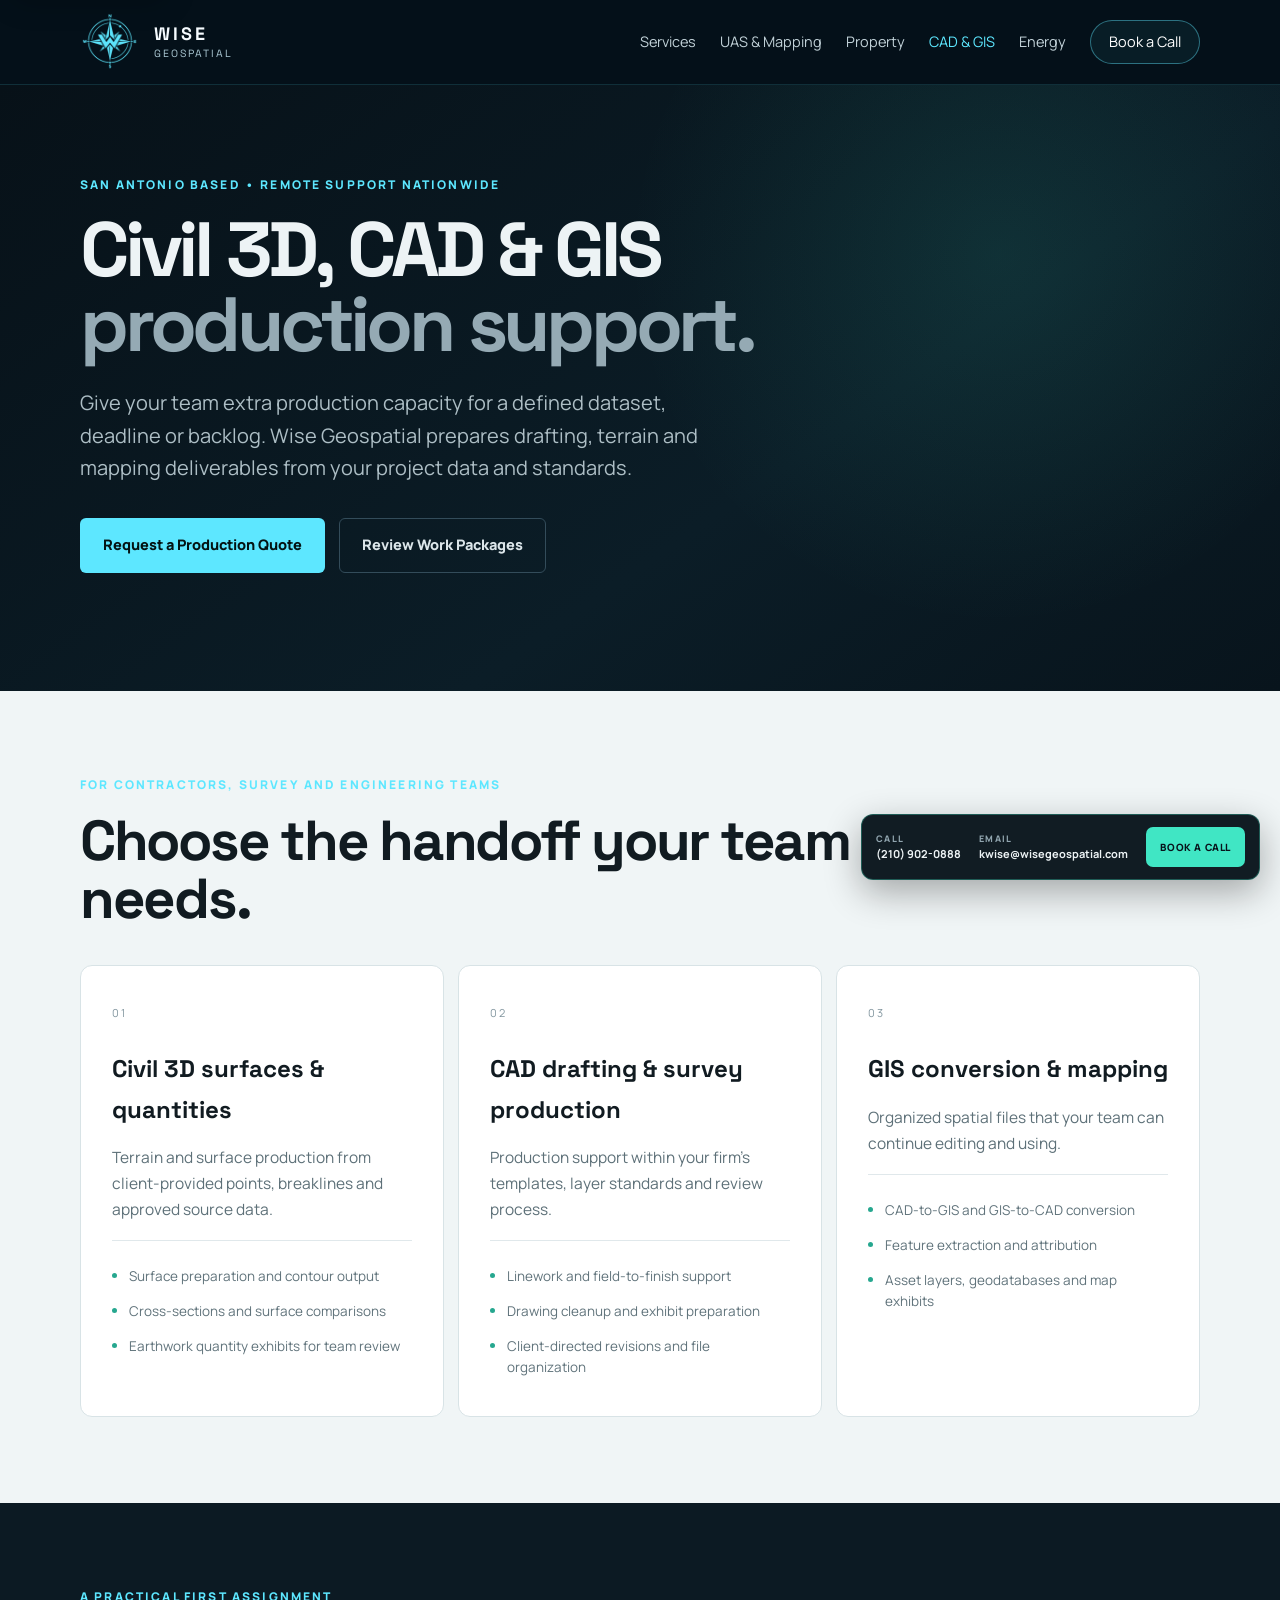
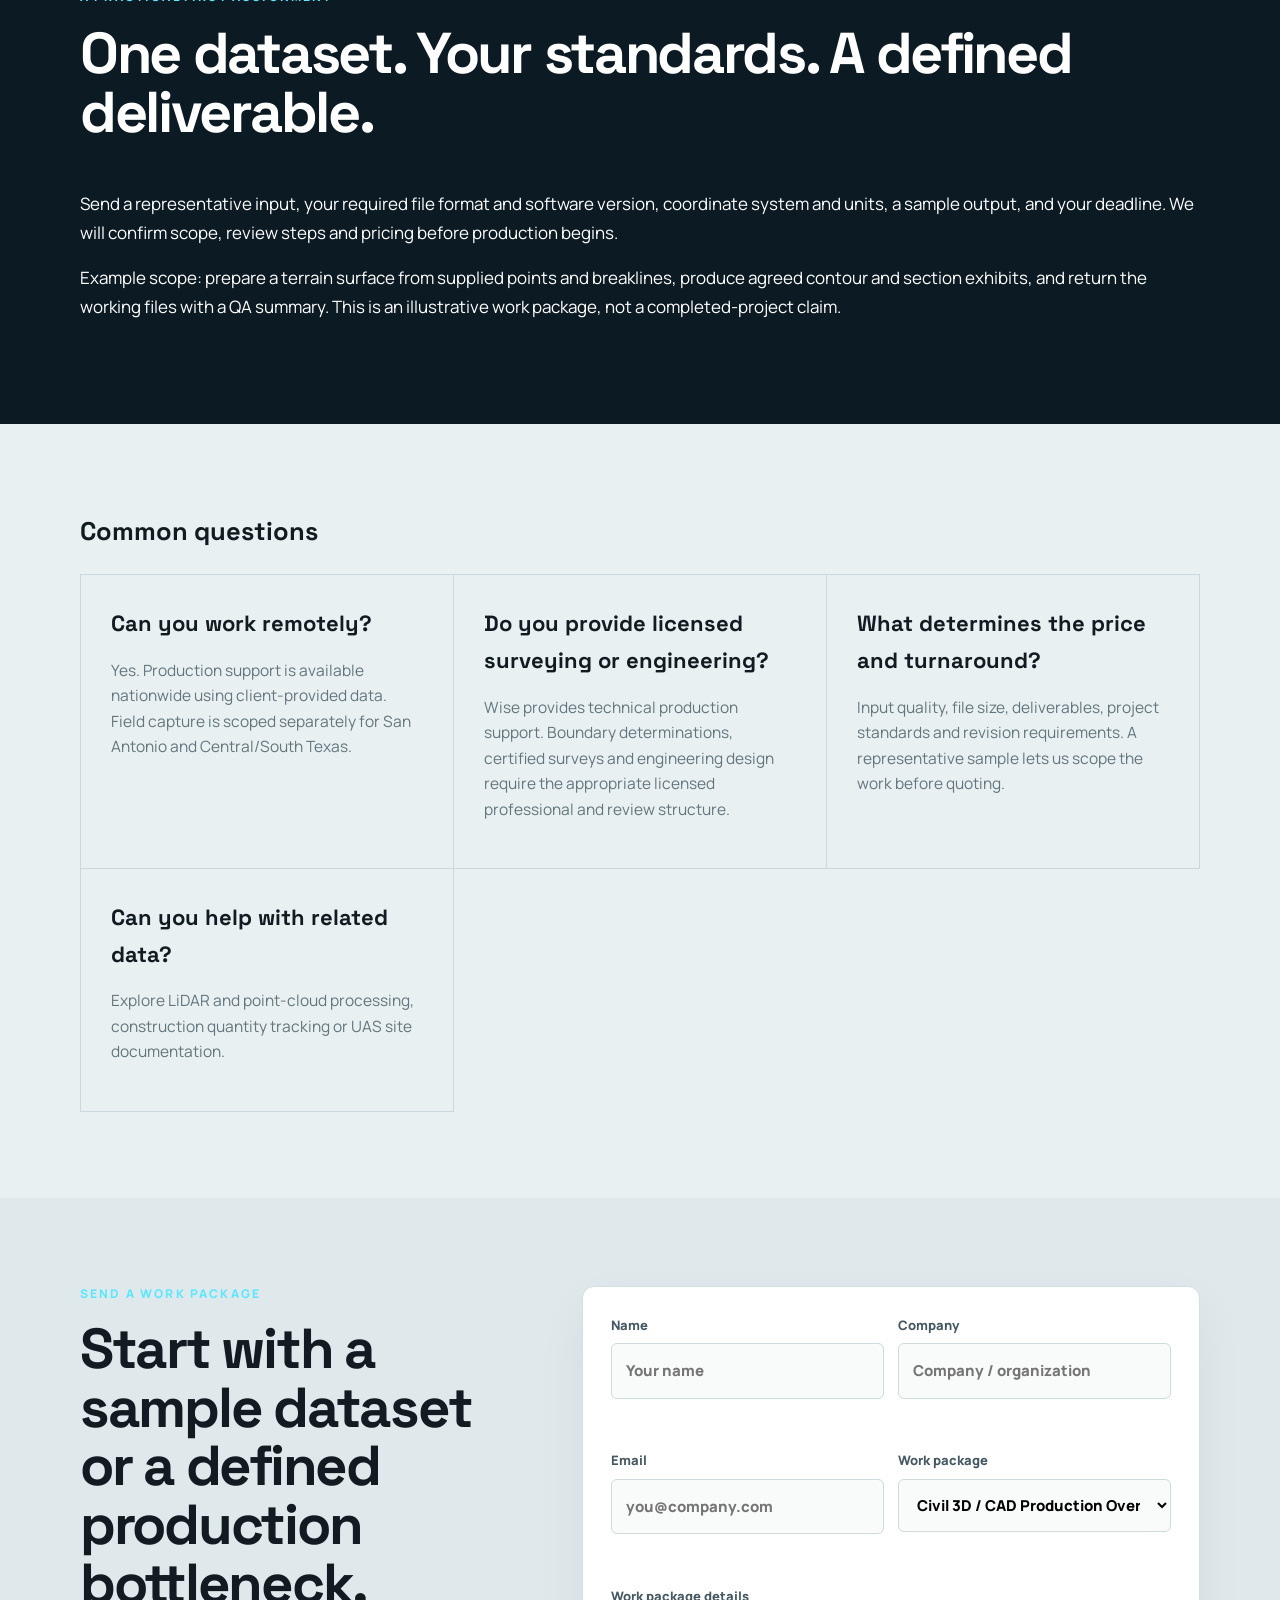
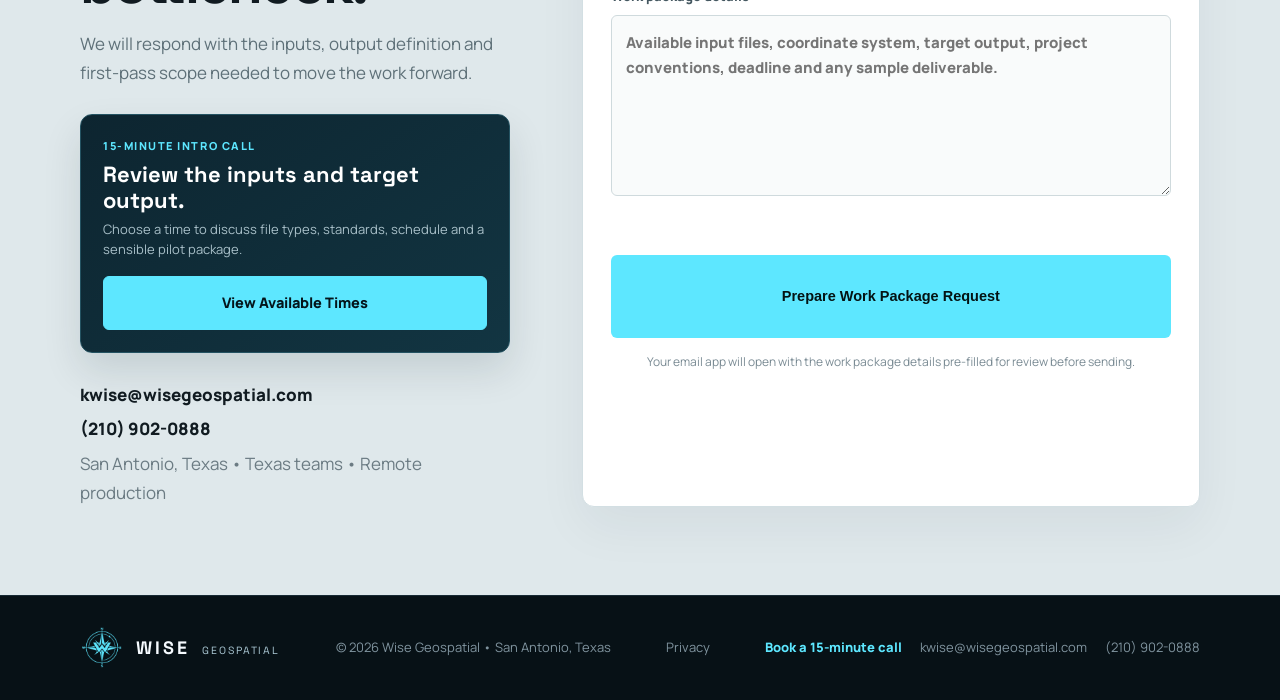
==== cad-gis-production-support.html @ ef53fd0f "Add dedicated CAD and GIS production service page" ====
<!doctype html>
<html lang="en">
<head>
  <meta charset="utf-8" />
  <meta name="viewport" content="width=device-width, initial-scale=1" />
  <meta name="description" content="Remote Civil 3D, CAD drafting, terrain models and GIS production support for contractors and survey teams. Based in San Antonio, serving teams nationwide." />
  <meta name="theme-color" content="#08131b" />
  <meta name="robots" content="index, follow" />
  <link rel="canonical" href="https://wise-geospatial.com/cad-gis-production-support.html" />
  <meta property="og:type" content="website" />
  <meta property="og:site_name" content="Wise Geospatial" />
  <meta property="og:title" content="Civil 3D &amp; CAD/GIS Production Support | Wise Geospatial" />
  <meta property="og:description" content="Remote Civil 3D, CAD drafting, terrain models and GIS production support for contractors and survey teams. Based in San Antonio, serving teams nationwide." />
  <meta property="og:url" content="https://wise-geospatial.com/cad-gis-production-support.html" />
  <meta property="og:image" content="https://wise-geospatial.com/assets/demo-lidar-industrial.webp" />
  <meta name="twitter:card" content="summary_large_image" />
  <meta name="twitter:title" content="Civil 3D &amp; CAD/GIS Production Support | Wise Geospatial" />
  <meta name="twitter:description" content="Remote Civil 3D, CAD drafting, terrain models and GIS production support for contractors and survey teams. Based in San Antonio, serving teams nationwide." />
  <meta name="twitter:image" content="https://wise-geospatial.com/assets/demo-lidar-industrial.webp" />
  <title>Civil 3D &amp; CAD/GIS Production Support | Wise Geospatial</title>
  <link rel="preconnect" href="https://fonts.googleapis.com">
  <link rel="preconnect" href="https://fonts.gstatic.com" crossorigin>
  <link href="https://fonts.googleapis.com/css2?family=Manrope:wght@400;500;600;700;800&family=Space+Grotesk:wght@500;600;700&display=swap" rel="stylesheet">
  <link rel="stylesheet" href="styles.css?v=site-polish-20260930-2" />
  <script async src="https://www.googletagmanager.com/gtag/js?id=G-041DCY5B3D"></script>
  <script>window.dataLayer=window.dataLayer||[];function gtag(){dataLayer.push(arguments);}gtag('js',new Date());gtag('config','G-041DCY5B3D');</script>
</head>
<body class="property-guide-page" data-service-page="cad_gis_production">
<a class="skip-link" href="#main-content">Skip to main content</a>
<header class="site-header" id="top"><div class="container nav-wrap">
  <a class="brand" href="index.html" aria-label="Wise Geospatial home"><span class="brand-mark" aria-hidden="true"><img src="assets/wise-geospatial-compass-orbit-logo.png" alt="" width="46" height="46" /></span><span><strong>WISE</strong><small>GEOSPATIAL</small></span></a>
  <nav class="nav" id="primary-navigation" aria-label="Primary navigation"><a href="index.html#services">Services</a><a href="uas-mapping-and-site-documentation.html">UAS &amp; Mapping</a><a href="property.html">Property</a><a href="#deliverables" class="active">CAD &amp; GIS</a><a href="energy.html">Energy</a><a href="https://calendar.app.google/kaoqQgkgv8akGxPDA" class="nav-cta booking-link" target="_blank" rel="noopener noreferrer">Book a Call</a></nav>
  <button class="menu-btn" type="button" aria-label="Open navigation" aria-controls="primary-navigation" aria-expanded="false"><span aria-hidden="true">☰</span></button>
</div></header>

<main id="main-content">
<section class="property-hero"><div class="container property-hero-copy"><p class="eyebrow">SAN ANTONIO BASED • REMOTE SUPPORT NATIONWIDE</p><h1>Civil 3D, CAD &amp; GIS<br><span>production support.</span></h1><p>Give your team extra production capacity for a defined dataset, deadline or backlog. Wise Geospatial prepares drafting, terrain and mapping deliverables from your project data and standards.</p><div class="hero-actions"><a class="btn primary" href="#quote">Request a Production Quote</a><a class="btn ghost" href="#deliverables">Review Work Packages</a></div></div></section>
<section class="section energy-fit" id="deliverables"><div class="container"><div class="section-head"><p class="eyebrow">FOR CONTRACTORS, SURVEY AND ENGINEERING TEAMS</p><h2>Choose the handoff your team needs.</h2></div><div class="energy-use-grid">
<article><span>01</span><h3>Civil 3D surfaces &amp; quantities</h3><p>Terrain and surface production from client-provided points, breaklines and approved source data.</p><ul><li>Surface preparation and contour output</li><li>Cross-sections and surface comparisons</li><li>Earthwork quantity exhibits for team review</li></ul></article>
<article><span>02</span><h3>CAD drafting &amp; survey production</h3><p>Production support within your firm's templates, layer standards and review process.</p><ul><li>Linework and field-to-finish support</li><li>Drawing cleanup and exhibit preparation</li><li>Client-directed revisions and file organization</li></ul></article>
<article><span>03</span><h3>GIS conversion &amp; mapping</h3><p>Organized spatial files that your team can continue editing and using.</p><ul><li>CAD-to-GIS and GIS-to-CAD conversion</li><li>Feature extraction and attribution</li><li>Asset layers, geodatabases and map exhibits</li></ul></article>
</div></div></section>
<section class="section map-pack"><div class="container"><p class="eyebrow">A PRACTICAL FIRST ASSIGNMENT</p><h2>One dataset. Your standards. A defined deliverable.</h2><p>Send a representative input, your required file format and software version, coordinate system and units, a sample output, and your deadline. We will confirm scope, review steps and pricing before production begins.</p><p>Example scope: prepare a terrain surface from supplied points and breaklines, produce agreed contour and section exhibits, and return the working files with a QA summary. This is an illustrative work package, not a completed-project claim.</p></div></section>
<section class="section energy-applications"><div class="container"><h2>Common questions</h2><div class="assignment-grid">
<article><strong>Can you work remotely?</strong><p>Yes. Production support is available nationwide using client-provided data. Field capture is scoped separately for San Antonio and Central/South Texas.</p></article>
<article><strong>Do you provide licensed surveying or engineering?</strong><p>Wise provides technical production support. Boundary determinations, certified surveys and engineering design require the appropriate licensed professional and review structure.</p></article>
<article><strong>What determines the price and turnaround?</strong><p>Input quality, file size, deliverables, project standards and revision requirements. A representative sample lets us scope the work before quoting.</p></article>
<article><strong>Can you help with related data?</strong><p>Explore <a href="point-cloud-processing.html">LiDAR and point-cloud processing</a>, <a href="construction-quantity-tracking.html">construction quantity tracking</a> or <a href="uas-mapping-and-site-documentation.html">UAS site documentation</a>.</p></article>
</div></div></section>
  <section class="section quote property-quote" id="quote"><div class="container quote-grid"><div><p class="eyebrow">SEND A WORK PACKAGE</p><h2>Start with a sample dataset or a defined production bottleneck.</h2><p>We will respond with the inputs, output definition and first-pass scope needed to move the work forward.</p><div class="booking-card"><span>15-MINUTE INTRO CALL</span><strong>Review the inputs and target output.</strong><small>Choose a time to discuss file types, standards, schedule and a sensible pilot package.</small><a class="btn calendar-btn booking-link" href="https://calendar.app.google/kaoqQgkgv8akGxPDA" target="_blank" rel="noopener noreferrer">View Available Times</a></div><div class="contact-block"><a href="mailto:kwise@wisegeospatial.com">kwise@wisegeospatial.com</a><a href="tel:+12109020888">(210) 902-0888</a><span>San Antonio, Texas • Texas teams • Remote production</span></div></div><form id="quoteForm" aria-describedby="form-help"><label>Name<input name="name" autocomplete="name" required placeholder="Your name"></label><label>Company<input name="company" autocomplete="organization" placeholder="Company / organization"></label><label>Email<input name="email" type="email" autocomplete="email" required placeholder="you@company.com"></label><label>Work package<select name="type" required><option>Civil 3D / CAD Production Overflow</option><option>Terrain / Surface / Contour Support</option><option>Photogrammetry / Orthomosaic Processing</option><option>GIS / CAD Production Support</option><option>Data Conversion / QA/QC</option><option>Other / Review a Sample</option></select></label><label class="full">Work package details<textarea name="details" required rows="6" placeholder="Available input files, coordinate system, target output, project conventions, deadline and any sample deliverable."></textarea></label><button class="btn primary full" type="submit">Prepare Work Package Request</button><p class="form-note full" id="form-help">Your email app will open with the work package details pre-filled for review before sending.</p><p class="form-status full" role="status" aria-live="polite"></p><noscript><p class="form-note full">JavaScript is unavailable. Email the work package details directly to kwise@wisegeospatial.com.</p></noscript></form></div></section>
</main>

<footer><div class="container footer-wrap"><a class="brand footer-brand" href="index.html" aria-label="Wise Geospatial home"><strong>WISE</strong><small>GEOSPATIAL</small></a><div>© <span id="year"></span> Wise Geospatial • San Antonio, Texas</div><div><a href="privacy.html">Privacy</a></div><div class="footer-contact"><a class="booking-link" href="https://calendar.app.google/kaoqQgkgv8akGxPDA" target="_blank" rel="noopener noreferrer">Book a 15-minute call</a><a href="mailto:kwise@wisegeospatial.com">kwise@wisegeospatial.com</a><a href="tel:+12109020888">(210) 902-0888</a></div></div></footer>
<script type="application/ld+json">{"@context": "https://schema.org", "@type": "Service", "name": "Civil 3D and CAD/GIS Production Support", "url": "https://wise-geospatial.com/cad-gis-production-support.html", "provider": {"@type": "Organization", "name": "Wise Geospatial", "url": "https://wise-geospatial.com/"}, "areaServed": "United States"}</script>
<script src="script.js?v=sticky-contact-20260930"></script>
</body>
</html>
---- styles.css ----
:root{--ink:#08131b;--ink2:#0d1c26;--panel:#102531;--line:#223844;--text:#edf3f5;--muted:#91a5af;--aqua:#40e6c4;--blue:#6eb7ff;--paper:#f3f7f8;--dark:#111b21;--soft:#e8eef1}*{box-sizing:border-box}html{scroll-behavior:smooth}body{margin:0;font-family:Manrope,system-ui,sans-serif;background:var(--ink);color:var(--text);line-height:1.6}a{color:inherit;text-decoration:none}.container{width:min(1180px,calc(100% - 42px));margin:auto}.site-header{position:sticky;top:0;z-index:20;background:rgba(8,19,27,.9);backdrop-filter:blur(16px);border-bottom:1px solid rgba(255,255,255,.06)}.nav-wrap{height:78px;display:flex;align-items:center;justify-content:space-between}.brand{display:flex;align-items:center;gap:12px;line-height:.9}.brand-mark{width:42px;height:42px;display:block}.brand-mark svg{width:100%;height:100%;fill:none;stroke:var(--aqua);stroke-width:2}.brand strong,.brand small{display:block;font-family:"Space Grotesk";letter-spacing:.14em}.brand strong{font-size:16px}.brand small{font-size:9px;color:#9cafba;margin-top:7px}.nav{display:flex;align-items:center;gap:28px;font-size:13px;color:#b8c6cd}.nav a:hover{color:#fff}.nav-cta{border:1px solid #38515f;border-radius:999px;padding:10px 16px;color:#fff!important}.menu-btn{display:none;background:none;border:0;color:#fff;font-size:25px}.hero{position:relative;overflow:hidden;padding:100px 0 84px;min-height:740px;display:flex;align-items:center;background:radial-gradient(circle at 79% 30%,rgba(64,230,196,.08),transparent 31%),linear-gradient(145deg,#071118,#0c1c26 62%,#0b1720)}.hero-grid{position:absolute;inset:0;background-image:linear-gradient(rgba(255,255,255,.024) 1px,transparent 1px),linear-gradient(90deg,rgba(255,255,255,.024) 1px,transparent 1px);background-size:42px 42px;mask-image:linear-gradient(to bottom,#000 66%,transparent)}.hero-content{position:relative;display:grid;grid-template-columns:1.05fr .95fr;gap:74px;align-items:center}.eyebrow{font-size:10.5px;font-weight:800;letter-spacing:.18em;color:var(--aqua);margin:0 0 18px}h1,h2,h3{font-family:"Space Grotesk",sans-serif;margin-top:0}h1{font-size:clamp(54px,6.4vw,88px);line-height:.98;letter-spacing:-.055em;margin-bottom:25px}h1 span{color:#96aab4}.hero-copy{font-size:18px;color:#b2c0c7;max-width:670px}.hero-actions{display:flex;gap:14px;margin:34px 0}.btn{display:inline-flex;justify-content:center;align-items:center;padding:13px 21px;border-radius:6px;font-size:13px;font-weight:800;border:1px solid transparent;cursor:pointer}.primary{background:var(--aqua);color:#041313}.ghost{border-color:#334c5a;color:#dce6ea}.credential-row{display:flex;gap:18px;flex-wrap:wrap;color:#7f96a1;font-size:10.5px;text-transform:uppercase;letter-spacing:.08em}.hero-visual{position:relative;min-height:460px;border:1px solid rgba(255,255,255,.09);border-radius:18px;background:linear-gradient(160deg,rgba(255,255,255,.055),rgba(255,255,255,.012));box-shadow:0 35px 100px rgba(0,0,0,.3);overflow:hidden}.hero-visual:after{content:"";position:absolute;inset:0;background:repeating-linear-gradient(0deg,transparent,transparent 7px,rgba(64,230,196,.026) 8px);pointer-events:none}.visual-toolbar{position:absolute;z-index:3;left:22px;right:22px;top:18px;display:flex;justify-content:space-between;color:#6f8a97;font-size:9px;letter-spacing:.15em}.live-dot{color:#79b6aa}.live-dot:before{content:"";width:6px;height:6px;background:var(--aqua);border-radius:50%;display:inline-block;margin-right:7px;box-shadow:0 0 12px rgba(64,230,196,.6)}.terrain{position:absolute;inset:52px 18px 62px;width:calc(100% - 36px);height:calc(100% - 114px)}.visual-readout{position:absolute;left:22px;right:22px;bottom:18px;display:grid;grid-template-columns:1fr 1fr;gap:20px;z-index:4}.visual-readout div{border-top:1px solid #29414d;padding-top:10px}.visual-readout small,.visual-readout strong{display:block}.visual-readout small{font-size:8px;letter-spacing:.16em;color:#617d89}.visual-readout strong{font-size:9px;letter-spacing:.08em;color:#a6bac3;margin-top:3px}.trust-strip{border-top:1px solid #18303d;border-bottom:1px solid #18303d;background:#091820}.trust-grid{display:grid;grid-template-columns:repeat(4,1fr)}.trust-grid>div{padding:25px 24px;border-right:1px solid #18303d}.trust-grid>div:last-child{border:0}.trust-grid strong{display:block;font-family:"Space Grotesk";font-size:15px;letter-spacing:.05em}.trust-grid span{font-size:11.5px;color:#78909c}.section{padding:112px 0;background:var(--paper);color:var(--dark)}.section-head{max-width:800px;margin-bottom:50px}.section-head.split{max-width:none;display:grid;grid-template-columns:1.15fr .85fr;gap:80px;align-items:end}.section-head h2,.about h2,.quote h2,.workflow h2{font-size:clamp(36px,4.4vw,60px);line-height:1.04;letter-spacing:-.04em;margin-bottom:0}.section-head>p:last-child,.section-head.split>p{color:#5c6e77;font-size:16px;margin:0}.feature-grid{display:grid;grid-template-columns:repeat(2,1fr);gap:12px}.feature{display:grid;grid-template-columns:42px 1fr;gap:14px;padding:28px;background:#fff;border:1px solid #dbe4e8;border-radius:12px;min-height:210px}.feature-primary{grid-column:1/-1;grid-template-columns:54px 1fr;background:linear-gradient(135deg,#0e202a,#102f38);color:#fff;border-color:#1d414b;min-height:260px}.feature .num{font-size:10px;color:#768b95;letter-spacing:.15em}.feature-primary .num{color:#67a99b}.feature h3{font-size:22px;margin:2px 0 10px}.feature-primary h3{font-size:30px}.feature p{font-size:14px;color:#64757d;margin-bottom:0}.feature-primary p{color:#9fb4bd;max-width:840px}.tag{font-size:9px!important;letter-spacing:.16em;color:var(--aqua)!important;font-weight:800}.chips{display:flex;flex-wrap:wrap;gap:8px;margin-top:22px}.chips span{font-size:9px;letter-spacing:.09em;border:1px solid #2d5660;color:#a7c4c5;border-radius:999px;padding:6px 9px}.section.dark{background:#0c1a23;color:#fff}.dark .section-head h2{max-width:900px}.industry-grid{display:grid;grid-template-columns:repeat(3,1fr);border-top:1px solid #263d49;border-left:1px solid #263d49}.industry-grid article{padding:32px;border-right:1px solid #263d49;border-bottom:1px solid #263d49;min-height:245px}.industry-grid article>span{font-size:9px;color:#5f7d89;letter-spacing:.15em}.industry-grid h3{font-size:21px;margin:26px 0 10px}.industry-grid p{color:#8fa4af;font-size:13.5px}.industry-grid small{display:block;margin-top:22px;color:#5f818e;letter-spacing:.11em;font-size:8.5px}.workflow{background:#e7edef}.workflow-grid{display:grid;grid-template-columns:.9fr 1.1fr;gap:90px}.muted-copy{color:#5e7078;font-size:16px}.steps{border-top:1px solid #b9c8cf}.steps>div{display:grid;grid-template-columns:50px 1fr;gap:18px;padding:26px 0;border-bottom:1px solid #c5d1d6}.steps>div>span{font-size:10px;color:#70858f;letter-spacing:.14em}.steps strong{font-family:"Space Grotesk";font-size:20px}.steps p{margin:4px 0 0;color:#65767f;font-size:13.5px}.about-grid{display:grid;grid-template-columns:.9fr 1.1fr;gap:90px}.about-grid>div:last-child{font-size:16px;color:#53656e}.cred-box{display:grid;grid-template-columns:repeat(3,1fr);gap:10px;margin:28px 0}.cred-box>div{padding:17px;background:#e8eef1;border:1px solid #d5e0e4;border-radius:8px}.cred-box strong,.cred-box span{display:block}.cred-box strong{font-family:"Space Grotesk";color:#18313d}.cred-box span{font-size:10px;color:#71828a;margin-top:4px}.note{margin-top:24px;padding:18px;border-left:3px solid #173f52;background:#e9eff2;font-size:11px;color:#60727b}.quote{background:#dfe8eb}.quote-grid{display:grid;grid-template-columns:.82fr 1.18fr;gap:72px}.quote-grid>div>p:not(.eyebrow){color:#5e7078}.contact-block{display:flex;flex-direction:column;gap:6px;margin-top:28px}.contact-block a{font-weight:800}.contact-block span{color:#6b7b83}form{display:grid;grid-template-columns:1fr 1fr;gap:14px;background:#fff;padding:28px;border:1px solid #d3dfe3;border-radius:12px;box-shadow:0 20px 50px rgba(17,36,47,.055)}label{font-size:11px;font-weight:800;color:#455861}input,select,textarea{width:100%;margin-top:7px;border:1px solid #cfdadd;background:#f9fbfb;padding:13px;border-radius:6px;font:inherit;font-size:13px}textarea{resize:vertical}.full{grid-column:1/-1}.form-note{margin:0;text-align:center;color:#7a8b94;font-size:10px}footer{padding:30px 0;background:#071116;color:#80949f;border-top:1px solid #172a34;font-size:11px}.footer-wrap{display:flex;align-items:center;justify-content:space-between;gap:20px}.footer-brand{display:block}.footer-brand strong,.footer-brand small{display:block}@media(max-width:900px){.nav{display:none;position:absolute;top:78px;left:0;right:0;background:#0b1922;padding:24px;flex-direction:column;align-items:flex-start}.nav.open{display:flex}.menu-btn{display:block}.hero{padding-top:68px}.hero-content,.section-head.split,.workflow-grid,.about-grid,.quote-grid{grid-template-columns:1fr}.hero-content{gap:45px}.hero-visual{min-height:360px}.trust-grid,.industry-grid{grid-template-columns:1fr 1fr}.workflow-grid,.about-grid,.quote-grid,.section-head.split{gap:36px}.feature-grid{grid-template-columns:1fr}.feature-primary{grid-column:auto}.cred-box{grid-template-columns:1fr 1fr}.footer-wrap{flex-direction:column;align-items:flex-start}}@media(max-width:560px){.container{width:min(100% - 28px,1180px)}.hero{min-height:auto;padding-bottom:55px}.hero-visual{min-height:300px}.trust-grid,.industry-grid{grid-template-columns:1fr}.hero-actions{flex-direction:column}.credential-row{gap:10px}.section{padding:76px 0}.feature{grid-template-columns:34px 1fr;padding:22px}.feature-primary h3{font-size:25px}.cred-box{grid-template-columns:1fr}.quote-grid{gap:28px}form{grid-template-columns:1fr;padding:20px}.visual-readout{grid-template-columns:1fr}.visual-readout div:last-child{display:none}.footer-wrap{gap:8px}}
.applications{background:#eef3f4}.project-grid{display:grid;grid-template-columns:1fr 1fr;gap:16px}.project-card{background:#fff;border:1px solid #d6e1e5;border-radius:14px;overflow:hidden;box-shadow:0 18px 45px rgba(15,40,51,.055)}.project-wide{grid-column:1/-1;display:grid;grid-template-columns:1.22fr .78fr}.project-reverse{grid-template-columns:.78fr 1.22fr}.project-reverse .project-image{order:2}.project-image{position:relative;min-height:310px;background:#0a1820;overflow:hidden}.project-wide .project-image{min-height:430px}.project-image img{width:100%;height:100%;position:absolute;inset:0;object-fit:cover;transition:transform .5s ease}.project-card:hover .project-image img{transform:scale(1.018)}.project-image:after{content:"";position:absolute;inset:0;background:linear-gradient(to top,rgba(5,15,20,.56),transparent 42%);pointer-events:none}.project-image span{position:absolute;z-index:2;left:18px;bottom:16px;padding:7px 9px;border:1px solid rgba(255,255,255,.28);background:rgba(7,20,27,.7);backdrop-filter:blur(8px);color:#d8e5e9;font-size:8px;font-weight:800;letter-spacing:.14em}.project-copy{padding:31px}.project-wide .project-copy{padding:42px;display:flex;flex-direction:column;justify-content:center}.project-type{color:#167d70!important;font-size:9px!important;font-weight:800;letter-spacing:.16em;margin:0 0 10px!important}.project-copy h3{font-size:27px;line-height:1.12;margin:0 0 13px}.project-copy>p:not(.project-type){font-size:13.5px;color:#60727a;margin:0 0 22px}.project-copy dl{margin:0;border-top:1px solid #e0e8eb}.project-copy dl>div{padding:14px 0;border-bottom:1px solid #e0e8eb}.project-copy dt{font-size:8px;font-weight:800;letter-spacing:.13em;text-transform:uppercase;color:#81929a}.project-copy dd{margin:4px 0 0;font-size:11.5px;line-height:1.55;color:#4f646d}.demo-note{margin-top:18px;padding:17px 20px;border:1px solid #d5e1e4;background:#f8fbfb;color:#667880;font-size:11px}.demo-note strong{color:#17343e;margin-right:5px}@media(max-width:900px){.project-wide,.project-reverse{grid-template-columns:1fr}.project-reverse .project-image{order:0}.project-wide .project-image{min-height:360px}.project-grid{grid-template-columns:1fr}.project-card,.project-wide{grid-column:auto}}@media(max-width:560px){.project-image,.project-wide .project-image{min-height:260px}.project-copy,.project-wide .project-copy{padding:24px}.project-copy h3{font-size:23px}}

.hero-visual-photo{background:#07131a}.hero-data-image{position:absolute;inset:0;width:100%;height:100%;object-fit:cover;object-position:center;filter:saturate(.83) contrast(1.04);transform:scale(1.015)}.hero-image-scrim{position:absolute;inset:0;background:linear-gradient(180deg,rgba(5,15,21,.48) 0%,rgba(5,15,21,.02) 28%,rgba(5,15,21,.12) 58%,rgba(5,15,21,.88) 100%),linear-gradient(90deg,rgba(5,15,21,.24),transparent 52%)}.hero-data-caption{position:absolute;z-index:4;left:22px;right:22px;bottom:78px;max-width:410px}.hero-data-caption span,.hero-data-caption strong{display:block}.hero-data-caption span{font-size:8px;font-weight:800;letter-spacing:.16em;color:var(--aqua);margin-bottom:7px}.hero-data-caption strong{font-family:"Space Grotesk";font-size:19px;line-height:1.2;color:#fff;text-shadow:0 2px 16px rgba(0,0,0,.5)}@media(max-width:560px){.hero-data-caption{bottom:69px}.hero-data-caption strong{font-size:16px}}

.industry-link{display:inline-block;margin-top:14px;color:var(--aqua);font-size:10px;font-weight:800;letter-spacing:.07em}.nav .active{color:var(--aqua)}
.energy-hero{position:relative;overflow:hidden;padding:94px 0 88px;background:radial-gradient(circle at 72% 22%,rgba(64,230,196,.11),transparent 32%),linear-gradient(145deg,#071118,#0b1d27 62%,#08141c)}.energy-grid-overlay{position:absolute;inset:0;background-image:linear-gradient(rgba(255,255,255,.022) 1px,transparent 1px),linear-gradient(90deg,rgba(255,255,255,.022) 1px,transparent 1px);background-size:44px 44px;mask-image:linear-gradient(to bottom,#000 70%,transparent)}.energy-hero-grid{position:relative;display:grid;grid-template-columns:.9fr 1.1fr;gap:70px;align-items:center}.energy-hero-copy h1{font-size:clamp(48px,5.7vw,78px);max-width:780px}.energy-hero-copy>p:not(.eyebrow){font-size:18px;color:#adbec5;max-width:650px}.energy-proof{display:flex;flex-wrap:wrap;gap:9px;margin-top:31px}.energy-proof span{padding:7px 10px;border:1px solid #284652;border-radius:999px;color:#8fa7b1;font-size:9px;font-weight:700;letter-spacing:.08em;text-transform:uppercase}.energy-hero-image{position:relative;min-height:500px;border:1px solid rgba(255,255,255,.12);border-radius:16px;overflow:hidden;box-shadow:0 36px 90px rgba(0,0,0,.35);background:#07131a}.energy-hero-image img{position:absolute;inset:0;width:100%;height:100%;object-fit:cover;filter:saturate(.72) contrast(1.05)}.energy-hero-image:after{content:"";position:absolute;inset:0;background:linear-gradient(to top,rgba(4,14,19,.91),transparent 58%)}.energy-image-label{position:absolute;z-index:2;left:25px;right:25px;bottom:24px}.energy-image-label span,.energy-image-label strong,.energy-image-label small{display:block}.energy-image-label span{color:var(--aqua);font-size:8px;font-weight:800;letter-spacing:.17em}.energy-image-label strong{font-family:"Space Grotesk";font-size:24px;letter-spacing:.02em;margin:6px 0;color:#fff}.energy-image-label small{color:#8099a3;font-size:9px;letter-spacing:.13em}.energy-brief-strip{background:#091820;border-top:1px solid #17313d;border-bottom:1px solid #17313d}.energy-brief-strip .container{display:grid;grid-template-columns:repeat(4,1fr)}.energy-brief-strip span{padding:21px 24px;border-right:1px solid #17313d;color:#839ba5;font-size:9px;font-weight:800;letter-spacing:.13em;text-align:center}.energy-brief-strip span:last-child{border:0}.energy-fit{background:#f0f5f6}.energy-use-grid{display:grid;grid-template-columns:repeat(3,1fr);gap:14px}.energy-use-grid article{padding:31px;background:#fff;border:1px solid #d8e3e6;border-radius:12px}.energy-use-grid article>span{color:#82969f;font-size:9px;letter-spacing:.14em}.energy-use-grid h3{font-size:24px;margin:24px 0 12px}.energy-use-grid p{color:#5d7078;font-size:14px}.energy-use-grid ul{padding:18px 0 0;margin:18px 0 0;list-style:none;border-top:1px solid #e0e8eb}.energy-use-grid li{position:relative;padding:7px 0 7px 17px;color:#60737b;font-size:11.5px}.energy-use-grid li:before{content:"";position:absolute;left:0;top:14px;width:5px;height:5px;background:#26a78f;border-radius:50%}.map-pack{background:#0c1a23;color:#fff}.map-pack-grid{display:grid;grid-template-columns:.8fr 1.2fr;gap:90px}.map-pack-intro{position:sticky;top:116px;align-self:start}.map-pack h2{font-size:clamp(38px,4.5vw,61px);line-height:1.03;letter-spacing:-.04em}.map-pack-intro>p:not(.eyebrow){color:#91a6b0}.text-link{display:inline-block;margin-top:18px;color:var(--aqua);font-weight:800;font-size:12px}.deliverable-list{border-top:1px solid #29414d}.deliverable-list article{display:grid;grid-template-columns:54px 1fr;gap:20px;padding:27px 0;border-bottom:1px solid #29414d}.deliverable-list article>span{color:#5d7a86;font-size:9px;letter-spacing:.15em}.deliverable-list strong{font-family:"Space Grotesk";font-size:21px}.deliverable-list p{margin:5px 0 0;color:#8da3ad;font-size:13px}.energy-applications{background:#e9f0f2}.assignment-grid{display:grid;grid-template-columns:repeat(3,1fr);border-left:1px solid #cbd8dd;border-top:1px solid #cbd8dd}.assignment-grid article{padding:30px;border-right:1px solid #cbd8dd;border-bottom:1px solid #cbd8dd;min-height:210px}.assignment-grid strong{font-family:"Space Grotesk";font-size:20px}.assignment-grid p{color:#62757d;font-size:13px}.assignment-grid small{display:block;margin-top:25px;color:#718a95;font-size:8px;letter-spacing:.14em}.boundary-section{background:#13252f;color:#fff}.boundary-grid{display:grid;grid-template-columns:.9fr 1.1fr;gap:90px}.boundary-grid h2{font-size:clamp(38px,4.5vw,59px);line-height:1.04;letter-spacing:-.04em}.boundary-grid>div:last-child{padding-left:32px;border-left:2px solid var(--aqua);color:#9fb1ba}.boundary-grid p{margin-top:0}.energy-quote{background:#dfe8eb}
@media(max-width:900px){.energy-hero-grid,.map-pack-grid,.boundary-grid{grid-template-columns:1fr}.energy-hero-grid,.map-pack-grid,.boundary-grid{gap:44px}.energy-hero-image{min-height:420px}.energy-brief-strip .container{grid-template-columns:1fr 1fr}.energy-brief-strip span:nth-child(2){border-right:0}.energy-use-grid,.assignment-grid{grid-template-columns:1fr 1fr}.map-pack-intro{position:static}.boundary-grid>div:last-child{padding-left:24px}}
@media(max-width:560px){.energy-hero{padding:64px 0 58px}.energy-hero-image{min-height:300px}.energy-brief-strip .container,.energy-use-grid,.assignment-grid{grid-template-columns:1fr}.energy-brief-strip span{border-right:0;border-bottom:1px solid #17313d}.energy-brief-strip span:last-child{border-bottom:0}.energy-use-grid article,.assignment-grid article{padding:24px}.energy-image-label strong{font-size:19px}.boundary-grid>div:last-child{padding-left:18px}.deliverable-list article{grid-template-columns:40px 1fr}.energy-hero-copy>p:not(.eyebrow){font-size:16px}}

/* Interaction, accessibility and conversion refinements */
html{scroll-padding-top:92px}
[id]{scroll-margin-top:92px}
.skip-link{position:fixed;left:14px;top:10px;z-index:1000;transform:translateY(-150%);padding:10px 14px;border-radius:6px;background:var(--aqua);color:#06151a;font-size:12px;font-weight:800;box-shadow:0 10px 30px rgba(0,0,0,.25)}
.skip-link:focus{transform:translateY(0)}
a,button,input,select,textarea{outline-offset:3px}
a:focus-visible,button:focus-visible,input:focus-visible,select:focus-visible,textarea:focus-visible{outline:3px solid var(--blue)}
.btn,.nav a,.industry-link,.text-link,.contact-block a,.footer-contact a{transition:color .2s ease,border-color .2s ease,background-color .2s ease,transform .2s ease}
.btn:hover{transform:translateY(-2px)}
.primary:hover{background:#75f1d9}
.ghost:hover{border-color:#7192a1;background:rgba(255,255,255,.04)}
.dark-btn{background:#0e2732;color:#fff;border-color:#0e2732}
.dark-btn:hover{background:#173d4b}
.nav-cta:hover{border-color:var(--aqua);background:rgba(64,230,196,.08)}
.industry-link:hover,.text-link:hover,.contact-block a:hover,.footer-contact a:hover{color:#20bfa3}
.section-cta{display:flex;align-items:center;justify-content:space-between;gap:30px;margin-top:18px;padding:24px 26px;border:1px solid #ccdadd;border-radius:12px;background:#e8f0f2}
.section-cta strong,.section-cta span{display:block}
.section-cta strong{font-family:"Space Grotesk";font-size:18px;color:#17333e}
.section-cta span{margin-top:3px;color:#667981;font-size:12px}
.form-status{min-height:16px;margin:0;text-align:center;color:#217666;font-size:10px;font-weight:700}
.footer-contact{display:flex;gap:18px;align-items:center}
.project-image img,.hero-data-image,.energy-hero-image img{display:block}

@media(max-width:900px){
  body.menu-open{overflow:hidden}
  .nav{max-height:calc(100vh - 78px);overflow:auto;border-bottom:1px solid #203945;box-shadow:0 24px 50px rgba(0,0,0,.35)}
  .nav a{width:100%;padding:12px 2px;border-bottom:1px solid rgba(255,255,255,.06);font-size:14px}
  .nav a:last-child{border-bottom:0}
  .nav-cta{margin-top:6px;text-align:center}
  .menu-btn{width:44px;height:44px;padding:0;border:1px solid #29424f;border-radius:7px;line-height:1}
  .menu-btn span{display:block;transform:translateY(-1px)}
  .section-cta{align-items:flex-start;flex-direction:column}
  .footer-contact{flex-direction:column;align-items:flex-start;gap:5px}
}

@media(max-width:560px){
  html{scroll-padding-top:82px}
  [id]{scroll-margin-top:82px}
  .hero{padding-top:58px}
  .hero-copy{font-size:16px}
  .section-cta{padding:20px}
  .section-cta .btn{width:100%}
}

@media(prefers-reduced-motion:reduce){
  html{scroll-behavior:auto}
  *,*::before,*::after{scroll-behavior:auto!important;transition-duration:.01ms!important;animation-duration:.01ms!important;animation-iteration-count:1!important}
}

/* Service and industry image system */
.feature{overflow:hidden}
.feature-media{grid-column:1/-1;position:relative;height:190px;margin:20px -28px -28px;overflow:hidden;background:#0b1b24}
.feature-primary .feature-media{height:260px;margin-top:26px}
.feature-media:after,.industry-visual:after{content:"";position:absolute;inset:0;pointer-events:none;background:linear-gradient(180deg,transparent 55%,rgba(5,16,22,.28))}
.feature-media img,.industry-visual img{display:block;width:100%;height:100%;object-fit:cover;transition:transform .45s ease}
.feature:hover .feature-media img,.industry-grid article:hover .industry-visual img{transform:scale(1.025)}
.feature-media-cad img{object-position:72% center}
.industry-grid{gap:12px;border:0}
.industry-grid article{overflow:hidden;padding:28px;border:1px solid #263d49;border-radius:10px;min-height:430px;background:#0e202a}
.industry-visual{position:relative;height:155px;margin:-28px -28px 24px;overflow:hidden;background:#07151c}
.industry-grid h3{margin:20px 0 10px}

@media(max-width:900px){
  .feature-primary .feature-media{height:220px}
  .industry-grid article{min-height:410px}
}

@media(max-width:560px){
  .feature-media{height:170px;margin:18px -22px -22px}
  .feature-primary .feature-media{height:190px}
  .industry-grid{gap:10px;border:0}
  .industry-grid article{padding:24px;min-height:auto}
  .industry-visual{height:155px;margin:-24px -24px 22px}
}

/* Homepage v2: shorter sections, unique imagery and reduced repetition */
.hero{min-height:680px;padding:82px 0 72px}
.section{padding:86px 0}
.section-head{margin-bottom:36px}
.feature-grid{grid-template-columns:repeat(2,1fr);gap:14px}
.feature{grid-template-columns:36px 1fr;min-height:0;padding:24px}
.feature h3{font-size:24px;line-height:1.12;margin:2px 0 9px}
.feature p{font-size:13px}
.feature-media{height:210px;margin:21px -24px -24px}
.feature-media img{filter:saturate(.82) contrast(1.02)}
.feature-media:after{background:linear-gradient(180deg,transparent 58%,rgba(5,16,22,.34))}
.section-cta{margin-top:14px}

.project-grid{grid-template-columns:repeat(3,1fr);gap:14px}
.project-card,.project-wide,.project-reverse{display:block;grid-column:auto}
.project-image,.project-wide .project-image{min-height:230px}
.project-copy,.project-wide .project-copy{padding:25px}
.project-copy h3{font-size:24px}
.project-copy>p:not(.project-type){margin-bottom:16px}
.project-output{padding-top:14px;border-top:1px solid #e0e8eb;color:#6b818a!important;font-size:9px!important;font-weight:800;letter-spacing:.09em}
.demo-note{margin-top:14px}

.dark .section-head.split>p{color:#8fa4af}
.industry-grid{grid-template-columns:repeat(3,1fr);gap:10px}
.industry-grid article{min-height:210px;padding:25px;background:#0e202a}
.industry-grid h3{margin:18px 0 8px;font-size:20px}
.industry-grid p{margin:0;font-size:13px}
.industry-grid small{margin-top:18px}

.workflow-compact{background:#e7edef;color:var(--dark);padding:48px 0}
.workflow-compact-grid{display:grid;grid-template-columns:1.2fr repeat(3,1fr);gap:0;border-top:1px solid #b9c8cf;border-bottom:1px solid #b9c8cf}
.workflow-title,.compact-step{padding:25px 25px 25px 0}
.workflow-title h2{font-size:31px;line-height:1.08;letter-spacing:-.035em;margin:0}
.workflow-title .eyebrow{margin-bottom:10px;color:#167d70}
.compact-step{display:grid;grid-template-columns:28px 1fr;gap:10px;padding-left:24px;border-left:1px solid #c5d1d6}
.compact-step>span{font-size:9px;color:#70858f;letter-spacing:.12em}
.compact-step strong{display:block;font-family:"Space Grotesk";font-size:16px;color:#263c45}
.compact-step p{margin:5px 0 0;color:#65767f;font-size:11.5px;line-height:1.5}

.about{padding-top:78px;padding-bottom:78px}
.about-grid{gap:72px;align-items:start}
.about-grid>div:last-child>p{margin-top:2px}
.cred-box{margin:22px 0 0}
.note{margin-top:14px}
.quote{padding-top:88px;padding-bottom:88px}

@media(max-width:900px){
  .hero{min-height:auto}
  .project-grid{grid-template-columns:1fr 1fr}
  .project-card:last-child{grid-column:1/-1}
  .industry-grid{grid-template-columns:1fr 1fr}
  .workflow-compact-grid{grid-template-columns:1fr 1fr}
  .workflow-title{grid-column:1/-1}
  .compact-step{border-top:1px solid #c5d1d6}
  .compact-step:nth-child(2){border-left:0;padding-left:0}
  .compact-step:last-child{grid-column:1/-1;border-left:0;padding-left:0}
}

@media(max-width:560px){
  .hero{padding-top:52px;padding-bottom:50px}
  .section{padding:64px 0}
  .section-head{margin-bottom:28px}
  .feature-grid,.project-grid,.industry-grid,.workflow-compact-grid{grid-template-columns:1fr}
  .feature{padding:21px}
  .feature-media{height:180px;margin:18px -21px -21px}
  .project-card:last-child,.workflow-title,.compact-step:last-child{grid-column:auto}
  .project-image,.project-wide .project-image{min-height:215px}
  .industry-grid article{min-height:auto}
  .workflow-compact{padding:35px 0}
  .workflow-title,.compact-step,.compact-step:nth-child(2),.compact-step:last-child{padding:20px 0;border-left:0;border-top:1px solid #c5d1d6}
  .workflow-title{border-top:0}
  .workflow-title h2{font-size:28px}
  .about,.quote{padding-top:64px;padding-bottom:64px}
}

/* Property documentation and listing media */
.property-hero{position:relative;overflow:hidden;padding:92px 0 84px;background:radial-gradient(circle at 78% 28%,rgba(64,230,196,.1),transparent 34%),linear-gradient(145deg,#071118,#0b1d27 62%,#08141c)}
.property-grid-overlay{position:absolute;inset:0;background-image:linear-gradient(rgba(255,255,255,.022) 1px,transparent 1px),linear-gradient(90deg,rgba(255,255,255,.022) 1px,transparent 1px);background-size:44px 44px;mask-image:linear-gradient(to bottom,#000 70%,transparent)}
.property-hero-grid{position:relative;display:grid;grid-template-columns:.92fr 1.08fr;gap:66px;align-items:center}
.property-hero-copy h1{font-size:clamp(50px,6vw,82px);max-width:740px}
.property-hero-copy h1 span{color:#95aab4}
.property-hero-copy>p:not(.eyebrow){font-size:18px;color:#adbec5;max-width:650px}
.property-proof{display:flex;flex-wrap:wrap;gap:9px;margin-top:30px}
.property-proof span{padding:7px 10px;border:1px solid #284652;border-radius:999px;color:#8fa7b1;font-size:9px;font-weight:700;letter-spacing:.08em;text-transform:uppercase}
.property-hero-visual{position:relative;min-height:510px;border:1px solid rgba(255,255,255,.12);border-radius:17px;overflow:hidden;box-shadow:0 36px 90px rgba(0,0,0,.35);background:#07131a}
.property-hero-image{position:absolute;inset:0;width:100%;height:100%;object-fit:cover;filter:saturate(.7) contrast(1.06)}
.property-hero-scrim{position:absolute;inset:0;background:linear-gradient(180deg,rgba(4,14,19,.18),rgba(4,14,19,.04) 44%,rgba(4,14,19,.9)),linear-gradient(90deg,rgba(4,14,19,.25),transparent 58%)}
.property-hero-kicker{position:absolute;left:25px;right:25px;bottom:25px;z-index:2}
.property-hero-kicker span,.property-hero-kicker strong{display:block}
.property-hero-kicker span{font-size:8px;font-weight:800;letter-spacing:.17em;color:var(--aqua)}
.property-hero-kicker strong{margin-top:5px;font-family:"Space Grotesk";font-size:20px;color:#fff}
.property-frame{position:absolute;z-index:3;width:112px;padding:12px;border:1px solid rgba(255,255,255,.24);background:rgba(5,18,24,.82);backdrop-filter:blur(8px);box-shadow:0 10px 28px rgba(0,0,0,.2)}
.property-frame small,.property-frame strong,.property-frame span{display:block}
.property-frame small,.property-frame span{font-size:7px;letter-spacing:.14em;color:#87a0aa}
.property-frame strong{font-family:"Space Grotesk";font-size:23px;line-height:1.1;margin:4px 0;color:#fff}
.frame-one{top:28px;right:28px}.frame-two{top:142px;right:28px}.frame-three{top:256px;right:28px}
.property-brief-strip{background:#091820;border-top:1px solid #17313d;border-bottom:1px solid #17313d}
.property-brief-strip .container{display:grid;grid-template-columns:repeat(4,1fr)}
.property-brief-strip span{padding:21px 16px;border-right:1px solid #17313d;color:#839ba5;font-size:9px;font-weight:800;letter-spacing:.12em;text-align:center}
.property-brief-strip span:last-child{border-right:0}
.property-examples{background:#e9f0f2}
.market-example-grid{display:grid;grid-template-columns:1fr 1fr;gap:15px}
.market-example{overflow:hidden;background:#fff;border:1px solid #d2dfe3;border-radius:14px;box-shadow:0 18px 46px rgba(13,36,47,.055)}
.market-example-wide{grid-column:1/-1;display:grid;grid-template-columns:1.3fr .7fr}
.market-example-media{position:relative;min-height:330px;overflow:hidden;background:#0a1820}
.market-example-wide .market-example-media{min-height:510px}
.market-example-media:after{content:"";position:absolute;inset:0;background:linear-gradient(180deg,transparent 52%,rgba(5,16,22,.56));pointer-events:none}
.market-example-media img{position:absolute;inset:0;width:100%;height:100%;object-fit:cover;transition:transform .55s ease}
.market-example:hover .market-example-media img{transform:scale(1.015)}
.market-example-copy{padding:32px}
.market-example-wide .market-example-copy{display:flex;flex-direction:column;justify-content:center;padding:44px}
.example-type{margin:0 0 12px!important;color:#167d70!important;font-size:8.5px!important;font-weight:800;letter-spacing:.14em}
.market-example-copy h3{font-size:27px;line-height:1.13;margin:0 0 13px}
.market-example-wide .market-example-copy h3{font-size:32px}
.market-example-copy>p:not(.example-type){color:#60727a;font-size:13.5px}
.market-example-copy ul{display:grid;gap:7px;padding:17px 0;margin:18px 0;list-style:none;border-top:1px solid #e0e8eb;border-bottom:1px solid #e0e8eb}
.market-example-copy li{position:relative;padding-left:14px;color:#536871;font-size:11px}
.market-example-copy li:before{content:"";position:absolute;left:0;top:8px;width:5px;height:5px;border-radius:50%;background:#26a78f}
.example-actions{display:flex;flex-wrap:wrap;gap:16px;align-items:center}
.gallery-link{appearance:none;border:0;padding:0;background:transparent;color:#167d70;font:700 11px/1.3 "Manrope";letter-spacing:.02em;cursor:pointer;text-align:left}
.gallery-link span{font-size:14px;margin-left:3px}.gallery-link:hover{color:#0e5d51}.gallery-link:focus-visible{outline:2px solid #26a78f;outline-offset:4px}
.project-gallery-dialog{width:min(1160px,calc(100vw - 28px));max-height:calc(100vh - 28px);padding:0;border:0;border-radius:16px;background:#f5f8f8;color:#1c343e;box-shadow:0 30px 90px rgba(0,0,0,.48)}
.project-gallery-dialog::backdrop{background:rgba(3,12,18,.77);backdrop-filter:blur(4px)}
.gallery-dialog-top{display:flex;justify-content:space-between;gap:22px;padding:32px 34px 8px}.gallery-dialog-top h2{margin:0;font-size:clamp(28px,4vw,45px);letter-spacing:-.04em;line-height:1.05}.gallery-dialog-top .eyebrow{margin:0 0 9px;color:#167d70}
.gallery-close{width:39px;height:39px;border:1px solid #c7d5da;border-radius:50%;background:#fff;color:#23404a;font:400 29px/34px Arial;cursor:pointer}.gallery-close:hover{background:#e2ebed}
.gallery-intro{margin:0;padding:0 34px 25px;max-width:810px;color:#60747d;font-size:13px}
.gallery-panel{display:grid;grid-template-columns:repeat(4,1fr);gap:12px;padding:0 34px 27px}.gallery-panel[hidden]{display:none}.gallery-standard{grid-column:1/-1;display:grid;grid-template-columns:1fr 1.35fr;gap:10px;padding:13px 15px;border:1px solid #cbdcdf;border-radius:10px;background:#e8f0f1}.gallery-standard div{min-width:0}.gallery-standard span,.shot-label{display:block;margin:0 0 5px;color:#167d70;font:700 8.5px/1.35 "Manrope";letter-spacing:.1em}.gallery-standard strong{display:block;font:700 11px/1.45 "Manrope";color:#24424b}.gallery-panel figure{margin:0;overflow:hidden;border:1px solid #d4e0e3;border-radius:10px;background:#fff}.gallery-panel img{display:block;width:100%;height:auto;aspect-ratio:1.42;object-fit:cover}.gallery-panel figcaption{padding:14px}.gallery-panel figcaption strong,.gallery-panel figcaption span{display:block}.gallery-panel figcaption strong{font-family:"Space Grotesk";font-size:15px;line-height:1.1}.gallery-panel figcaption span{margin-top:5px;color:#61747c;font-size:10px;line-height:1.5}
.gallery-dialog-foot{display:flex;justify-content:space-between;gap:20px;align-items:center;padding:18px 34px 27px;border-top:1px solid #d8e3e6;color:#71858e;font-size:10px}
.media-corner-label{position:absolute;z-index:2;left:20px;bottom:18px;padding:12px 14px;border:1px solid rgba(255,255,255,.3);background:rgba(7,20,27,.78);backdrop-filter:blur(8px)}
.media-corner-label span,.media-corner-label strong{display:block}
.media-corner-label span{color:var(--aqua);font-size:7.5px;font-weight:800;letter-spacing:.15em}
.media-corner-label strong{margin-top:4px;color:#fff;font-family:"Space Grotesk";font-size:17px}
.feature-pin{position:absolute;z-index:2;padding:6px 8px;border:1px solid rgba(255,255,255,.42);border-radius:4px;background:rgba(7,22,28,.82);color:#fff;font-size:7.5px;font-weight:800;letter-spacing:.08em;text-transform:uppercase;box-shadow:0 8px 18px rgba(0,0,0,.18)}
.feature-pin:before{content:"";display:inline-block;width:6px;height:6px;margin-right:6px;border-radius:50%;background:var(--aqua);box-shadow:0 0 0 3px rgba(64,230,196,.18)}
.pin-home{left:45%;top:57%}.pin-barn{left:10%;top:39%}.pin-pond{right:10%;top:34%}.pin-access{left:29%;bottom:12%}
.tour-status{position:absolute;z-index:2;left:18px;bottom:17px;display:grid;grid-template-columns:auto 1fr;column-gap:9px;padding:11px 13px;border:1px solid rgba(255,255,255,.3);background:rgba(7,20,27,.8);backdrop-filter:blur(8px);color:#fff}
.tour-dot{grid-row:1/3;align-self:center;width:9px;height:9px;border-radius:50%;background:var(--aqua);box-shadow:0 0 0 4px rgba(64,230,196,.18)}
.tour-status strong{font-size:8px;letter-spacing:.12em}.tour-status small{color:#9fb3bc;font-size:8px}
.representative-note{margin:16px 0 0;padding:15px 18px;border-left:3px solid #277868;background:#f7fafb;color:#677a82;font-size:10.5px}
.representative-note strong{color:#23404a}
.property-services{background:#f0f5f6}
.property-service-grid{display:grid;grid-template-columns:repeat(2,1fr);gap:14px}
.property-service-card{padding:31px;background:#fff;border:1px solid #d8e3e6;border-radius:12px}
.property-service-card>span{color:#82969f;font-size:9px;letter-spacing:.14em}
.property-service-card h3{font-size:25px;margin:22px 0 10px}
.property-service-card p{color:#5d7078;font-size:14px}
.property-service-card ul{display:grid;grid-template-columns:repeat(3,1fr);gap:8px;padding:18px 0 0;margin:18px 0 0;list-style:none;border-top:1px solid #e0e8eb}
.property-service-card li{position:relative;padding:4px 0 4px 13px;color:#60737b;font-size:10.5px;line-height:1.45}
.property-service-card li:before{content:"";position:absolute;left:0;top:10px;width:5px;height:5px;background:#26a78f;border-radius:50%}
.property-service-card small{display:block;margin-top:21px;color:#748b95;font-size:8px;font-weight:800;letter-spacing:.13em}
.property-documentation{background:#0c1a23;color:#fff}
.property-documentation-grid{display:grid;grid-template-columns:.72fr 1.28fr;gap:72px}
.documentation-intro{position:sticky;top:116px;align-self:start}
.documentation-intro h2{font-size:clamp(37px,4.3vw,58px);line-height:1.04;letter-spacing:-.04em}
.documentation-intro>p:not(.eyebrow){color:#91a6b0}
.documentation-board{display:grid;gap:12px}
.documentation-board article{display:grid;grid-template-columns:220px 1fr;min-height:185px;border:1px solid #29414d;background:#0e202a;border-radius:11px;overflow:hidden}
.documentation-board img{width:100%;height:100%;object-fit:cover;filter:saturate(.72) contrast(1.03)}
.documentation-board article>div{padding:25px}
.documentation-board span{display:block;color:var(--aqua);font-size:8px;font-weight:800;letter-spacing:.14em}
.documentation-board strong{display:block;margin-top:8px;font-family:"Space Grotesk";font-size:21px}
.documentation-board p{margin:8px 0 0;color:#8da3ad;font-size:12.5px}
.property-deliverables{background:#e9f0f2}
.deliverable-tile-grid{display:grid;grid-template-columns:repeat(3,1fr);border-left:1px solid #cbd8dd;border-top:1px solid #cbd8dd}
.deliverable-tile-grid article{padding:29px;border-right:1px solid #cbd8dd;border-bottom:1px solid #cbd8dd;min-height:185px}
.deliverable-tile-grid article>span{color:#82969f;font-size:9px;letter-spacing:.14em}
.deliverable-tile-grid strong{display:block;margin-top:23px;font-family:"Space Grotesk";font-size:20px}
.deliverable-tile-grid p{color:#62757d;font-size:12.5px}
.property-packages{background:#f4f7f8}
.package-grid{display:grid;grid-template-columns:repeat(4,1fr);gap:11px;align-items:stretch}
.package-grid article{display:flex;flex-direction:column;padding:26px;background:#fff;border:1px solid #d5e0e4;border-radius:12px}
.package-grid .package-featured{background:#102a34;color:#fff;border-color:#23505b;box-shadow:0 22px 52px rgba(12,38,48,.14);transform:translateY(-7px)}
.package-label{margin:0;color:#167d70;font-size:9px;font-weight:800;letter-spacing:.14em}
.package-featured .package-label{color:var(--aqua)}
.package-price{margin:25px 0 18px}
.package-price small,.package-price strong{display:block}
.package-price small{color:#82939b;font-size:7px;font-weight:800;letter-spacing:.15em}
.package-price strong{font-family:"Space Grotesk";font-size:39px;line-height:1.1;margin-top:5px}
.package-grid article>p:not(.package-label){min-height:66px;color:#61747c;font-size:12.5px}
.package-featured>p:not(.package-label){color:#9db0b8}
.package-grid ul{flex:1;padding:18px 0 18px;margin:4px 0 21px;list-style:none;border-top:1px solid #e0e8eb;border-bottom:1px solid #e0e8eb}
.package-featured ul{border-color:#294955}
.package-grid li{position:relative;padding:6px 0 6px 14px;color:#60737b;font-size:10.5px}
.package-featured li{color:#a5b7be}
.package-grid li:before{content:"";position:absolute;left:0;top:13px;width:5px;height:5px;border-radius:50%;background:#26a78f}
.package-grid .btn{width:100%;padding-left:12px;padding-right:12px}
.package-note{margin:18px 0 0;padding:16px 18px;border-left:3px solid #173f52;background:#e9eff2;color:#60727b;font-size:10.5px}
.property-process{padding:70px 0;background:#dfe8eb;color:var(--dark)}
.property-process-heading{margin-bottom:34px}
.property-process-heading h2{font-size:clamp(34px,4vw,54px);line-height:1.04;letter-spacing:-.04em;margin:0}
.property-process-grid{display:grid;grid-template-columns:repeat(4,1fr);border-top:1px solid #b9c8cf;border-bottom:1px solid #b9c8cf}
.property-process-grid article{padding:25px;border-right:1px solid #c5d1d6}
.property-process-grid article:last-child{border-right:0}
.property-process-grid span{font-size:9px;color:#70858f;letter-spacing:.12em}
.property-process-grid strong{display:block;margin-top:22px;font-family:"Space Grotesk";font-size:17px;color:#263c45}
.property-process-grid p{margin:6px 0 0;color:#65767f;font-size:11.5px}
.property-boundaries{background:#13252f;color:#fff}
.property-quote{background:#dfe8eb}

@media(max-width:1000px){.property-hero-grid,.property-documentation-grid{grid-template-columns:1fr;gap:44px}.property-hero-visual{min-height:440px}.market-example-wide{grid-template-columns:1fr}.market-example-wide .market-example-media{min-height:430px}.market-example-wide .market-example-copy{padding:32px}.documentation-intro{position:static}.package-grid{grid-template-columns:1fr 1fr}.package-grid .package-featured{transform:none}.property-process-grid{grid-template-columns:1fr 1fr}.property-process-grid article:nth-child(2){border-right:0}.property-process-grid article:nth-child(-n+2){border-bottom:1px solid #c5d1d6}.gallery-panel{grid-template-columns:repeat(2,1fr)}}
@media(max-width:760px){.market-example-grid,.property-service-grid,.deliverable-tile-grid,.gallery-panel{grid-template-columns:1fr}.market-example-wide{grid-column:auto}.property-service-card ul{grid-template-columns:1fr}.property-brief-strip .container{grid-template-columns:1fr 1fr}.property-brief-strip span:nth-child(2){border-right:0}.property-brief-strip span:nth-child(-n+2){border-bottom:1px solid #17313d}.documentation-board article{grid-template-columns:165px 1fr}.gallery-dialog-top{padding:24px 20px 7px}.gallery-intro{padding:0 20px 20px}.gallery-panel{padding:0 20px 21px}.gallery-standard{grid-template-columns:1fr;gap:9px}.gallery-dialog-foot{align-items:flex-start;flex-direction:column;padding:16px 20px 22px}}
@media(max-width:560px){.property-hero{padding:62px 0 58px}.property-hero-copy>p:not(.eyebrow){font-size:16px}.property-hero-visual{min-height:340px}.property-frame{width:94px;padding:9px}.property-frame strong{font-size:18px}.frame-one,.frame-two,.frame-three{right:14px}.frame-one{top:14px}.frame-two{top:105px}.frame-three{top:196px}.property-hero-kicker{left:17px;right:120px;bottom:17px}.property-hero-kicker strong{font-size:16px}.property-brief-strip .container,.package-grid,.property-process-grid{grid-template-columns:1fr}.property-brief-strip span{border-right:0;border-bottom:1px solid #17313d}.property-brief-strip span:last-child{border-bottom:0}.market-example-media,.market-example-wide .market-example-media{min-height:260px}.market-example-copy,.market-example-wide .market-example-copy{padding:24px}.market-example-copy h3,.market-example-wide .market-example-copy h3{font-size:23px}.media-corner-label{left:12px;bottom:12px}.media-corner-label strong{font-size:14px}.feature-pin{font-size:6.5px;padding:5px 6px}.pin-home{left:42%;top:58%}.pin-barn{left:5%;top:37%}.pin-pond{right:5%;top:31%}.pin-access{left:24%;bottom:9%}.documentation-board article{grid-template-columns:1fr}.documentation-board img{height:190px}.package-grid article>p:not(.package-label){min-height:0}.property-process-grid article,.property-process-grid article:nth-child(2){border-right:0;border-bottom:1px solid #c5d1d6}.property-process-grid article:last-child{border-bottom:0}}

/* Wise Geospatial compass-orbit identity */
.brand-mark{width:46px;height:46px;flex:0 0 46px;background:url("assets/wise-geospatial-compass-orbit-logo.png") center/contain no-repeat}
.brand-mark svg{display:none}
.footer-brand{display:flex;align-items:center;gap:10px}
.footer-brand:before{content:"";display:block;width:34px;height:34px;flex:0 0 34px;background:url("assets/wise-geospatial-compass-orbit-logo.png") center/contain no-repeat}

/* Refined navigation lockup: high-contrast compass mark, calibrated to the page scale. */
:root{--aqua:#5de7ff;--blue:#8ecbff}
.site-header{background:rgba(5,17,25,.96);border-bottom-color:rgba(93,231,255,.14)}
.nav-wrap{height:84px;gap:32px}
.brand{gap:14px;line-height:1;flex-shrink:0}
.brand-mark{width:60px;height:60px;flex-basis:60px;background:var(--aqua);-webkit-mask:url("assets/wise-geospatial-compass-orbit-logo.png") center/contain no-repeat;mask:url("assets/wise-geospatial-compass-orbit-logo.png") center/contain no-repeat}
.brand-mark img{display:none}
.brand strong{font-size:17px;letter-spacing:.16em;color:#f6fbff}
.brand small{font-size:9px;letter-spacing:.19em;color:#a9c6d2;margin-top:6px}
.nav{gap:24px;color:#c1d1d8;margin-left:auto}
.nav a{flex-shrink:0;white-space:nowrap;line-height:1.4}
.nav-cta{border-color:rgba(93,231,255,.42);background:rgba(93,231,255,.06)}
.footer-brand{gap:12px}
.footer-brand:before{width:44px;height:44px;flex-basis:44px;background:var(--aqua);-webkit-mask:url("assets/wise-geospatial-compass-orbit-logo.png") center/contain no-repeat;mask:url("assets/wise-geospatial-compass-orbit-logo.png") center/contain no-repeat}
@media(max-width:900px){.nav{top:84px}.brand-mark{width:54px;height:54px;flex-basis:54px}}

/* Readability calibration: make 100% browser zoom the intended viewing size. */
body{font-size:17px;line-height:1.68}
.container{width:min(1120px,calc(100% - 48px))}
.brand strong{font-size:18px}
.brand small{font-size:10.5px}
.nav{font-size:14.5px}
.nav-cta{padding:11px 18px}
.eyebrow{font-size:12px;line-height:1.4}
.hero-copy,.energy-hero-copy>p:not(.eyebrow),.property-hero-copy>p:not(.eyebrow){font-size:20px;line-height:1.62}
.btn{padding:14px 22px;font-size:14.5px}
.credential-row{font-size:12px;line-height:1.5}
.visual-toolbar{font-size:10.5px}
.visual-readout small{font-size:9.5px}
.visual-readout strong{font-size:11px}
.hero-data-caption span{font-size:10px}
.hero-data-caption strong{font-size:22px}
.trust-grid strong{font-size:18px}
.trust-grid span{font-size:13.5px}
.section-head>p:last-child,.section-head.split>p,.muted-copy,.about-grid>div:last-child,.quote-grid>div>p:not(.eyebrow),.map-pack-intro>p:not(.eyebrow),.documentation-intro>p:not(.eyebrow),.boundary-grid>div:last-child{font-size:17px;line-height:1.7}
.feature h3{font-size:26px}
.feature-primary h3{font-size:32px}
.feature p,.industry-grid p,.project-copy>p:not(.project-type),.energy-use-grid p,.deliverable-list p,.assignment-grid p,.market-example-copy>p:not(.example-type),.property-service-card p,.documentation-board p,.deliverable-tile-grid p,.package-grid article>p:not(.package-label){font-size:15.5px;line-height:1.65}
.feature .num,.tag,.industry-grid article>span,.project-type,.project-copy dt,.energy-use-grid article>span,.deliverable-list article>span,.assignment-grid small,.property-service-card>span,.documentation-board span,.deliverable-tile-grid article>span,.package-label,.property-process-grid span{font-size:11px!important;line-height:1.45}
.chips span,.industry-grid small,.industry-link,.project-output,.demo-note,.energy-proof span,.energy-image-label span,.energy-image-label small,.energy-brief-strip span,.text-link,.property-proof span,.property-hero-kicker span,.property-brief-strip span,.representative-note,.property-service-card small,.package-price small,.package-note{font-size:11.5px}
.industry-grid h3{font-size:23px}
.project-copy dd{font-size:14px}
.steps>div>span{font-size:11.5px}
.steps p,.compact-step p,.property-process-grid p{font-size:14.5px;line-height:1.62}
.compact-step strong,.property-process-grid strong{font-size:19px}
.cred-box span{font-size:12.5px}
.note{font-size:13.5px}
label{font-size:13px}
input,select,textarea{font-size:15px;padding:14px}
.form-note{font-size:12px}
footer{font-size:13px}
.project-image span,.example-type,.gallery-standard span,.shot-label,.media-corner-label span,.feature-pin,.tour-status strong,.tour-status small{font-size:10px!important}
.gallery-link{font-size:13.5px}
.gallery-intro{font-size:15px}
.gallery-standard strong{font-size:13px}
.gallery-panel figcaption strong{font-size:17px}
.gallery-panel figcaption span,.gallery-dialog-foot{font-size:12px}
.energy-use-grid li,.market-example-copy li,.property-service-card li,.package-grid li{font-size:13.5px;line-height:1.55}
.energy-image-label strong{font-size:26px}
.assignment-grid strong,.deliverable-list strong,.documentation-board strong,.deliverable-tile-grid strong{font-size:22px}
.property-frame{width:128px}
.property-frame small,.property-frame span{font-size:9.5px}
.property-hero-kicker strong{font-size:22px}

@media(max-width:900px){
  .nav a{font-size:16px}
  .hero-copy,.energy-hero-copy>p:not(.eyebrow),.property-hero-copy>p:not(.eyebrow){font-size:18px}
}

@media(max-width:560px){
  body{font-size:16px}
  .container{width:min(100% - 30px,1120px)}
  h1,.energy-hero-copy h1,.property-hero-copy h1{font-size:clamp(42px,13vw,58px)}
  .brand strong{font-size:16px}
  .brand small{font-size:9.5px}
  .section-head>p:last-child,.section-head.split>p,.muted-copy,.about-grid>div:last-child,.quote-grid>div>p:not(.eyebrow),.map-pack-intro>p:not(.eyebrow),.documentation-intro>p:not(.eyebrow),.boundary-grid>div:last-child{font-size:16px}
  .feature p,.industry-grid p,.project-copy>p:not(.project-type),.energy-use-grid p,.deliverable-list p,.assignment-grid p,.market-example-copy>p:not(.example-type),.property-service-card p,.documentation-board p,.deliverable-tile-grid p,.package-grid article>p:not(.package-label){font-size:15px}
  .property-frame{width:104px}
  .property-frame small,.property-frame span{font-size:8.5px}
}

/* Appointment scheduling */
.booking-card{margin:26px 0 22px;padding:22px;border:1px solid #245362;border-radius:12px;background:linear-gradient(145deg,#0d2530,#123542);color:#fff;box-shadow:0 18px 38px rgba(8,31,40,.12)}
.booking-card span,.booking-card strong,.booking-card small{display:block}
.booking-card span{color:var(--aqua);font-size:11px;font-weight:800;letter-spacing:.14em}
.booking-card strong{margin:7px 0 5px;font-family:"Space Grotesk";font-size:22px;line-height:1.18}
.booking-card small{color:#a9c0c9;font-size:13px;line-height:1.55}
.booking-card .btn{margin-top:16px;width:100%}
.calendar-btn{background:var(--aqua);color:#04151b;border-color:var(--aqua)}
.calendar-btn:hover{background:#8cefff;border-color:#8cefff}
.footer-contact .booking-link{color:var(--aqua);font-weight:800}
@media(max-width:560px){.booking-card{padding:19px}.booking-card strong{font-size:20px}}

/* Compact navigation before long labels crowd the brand or wrap the call button. */
@media(max-width:72rem){
  body.menu-open{overflow:hidden}
  .nav{display:none;position:absolute;top:100%;left:0;right:0;margin:0;padding:20px 24px;flex-direction:column;align-items:stretch;gap:4px;background:#0b1922;max-height:calc(100dvh - 85px);overflow:auto;border-bottom:1px solid #203945;box-shadow:0 24px 50px rgba(0,0,0,.35)}
  .nav.open{display:flex}
  .nav a{width:100%;padding:12px 2px;border-bottom:1px solid rgba(255,255,255,.06);font-size:1rem;white-space:normal}
  .nav .nav-cta{margin-top:8px;padding:12px 18px;border:1px solid rgba(93,231,255,.42);text-align:center;white-space:nowrap}
  .menu-btn{display:block;flex-shrink:0;width:44px;height:44px;padding:0;border:1px solid #29424f;border-radius:7px;line-height:1}
  .menu-btn span{display:block;transform:translateY(-1px)}
}

/* Keep short service descriptors consistently uppercase. */
.trust-grid span,.eyebrow,.tag,.chips span,.project-type,.project-output,.industry-grid small,.hero-data-caption>span,.energy-proof span,.energy-brief-strip span,.property-proof span,.property-brief-strip span,.package-label,.example-type,.shot-label{ text-transform:uppercase }
.trust-grid span{font-size:.8125rem;letter-spacing:.035em}

/* Preserve the complete surface comparison and stockpile outline. */
.feature-grid .feature{grid-template-rows:1fr auto}
.feature-grid .feature-media{height:auto;aspect-ratio:3/2}
.feature-media-earthwork img{object-fit:contain}
.feature:hover .feature-media-earthwork img{transform:none}
.feature-media-label{position:absolute;z-index:1;left:16px;bottom:14px;padding:6px 9px;border:1px solid rgba(255,255,255,.28);background:rgba(7,20,27,.85);color:#edf3f5;font-size:.75rem;font-weight:700;letter-spacing:.06em}

.project-image video.project-video{display:block;position:absolute;inset:0;width:100%;height:100%;object-fit:contain;background:#061018}.project-image .video-badge{top:16px;bottom:auto;left:16px;pointer-events:none}
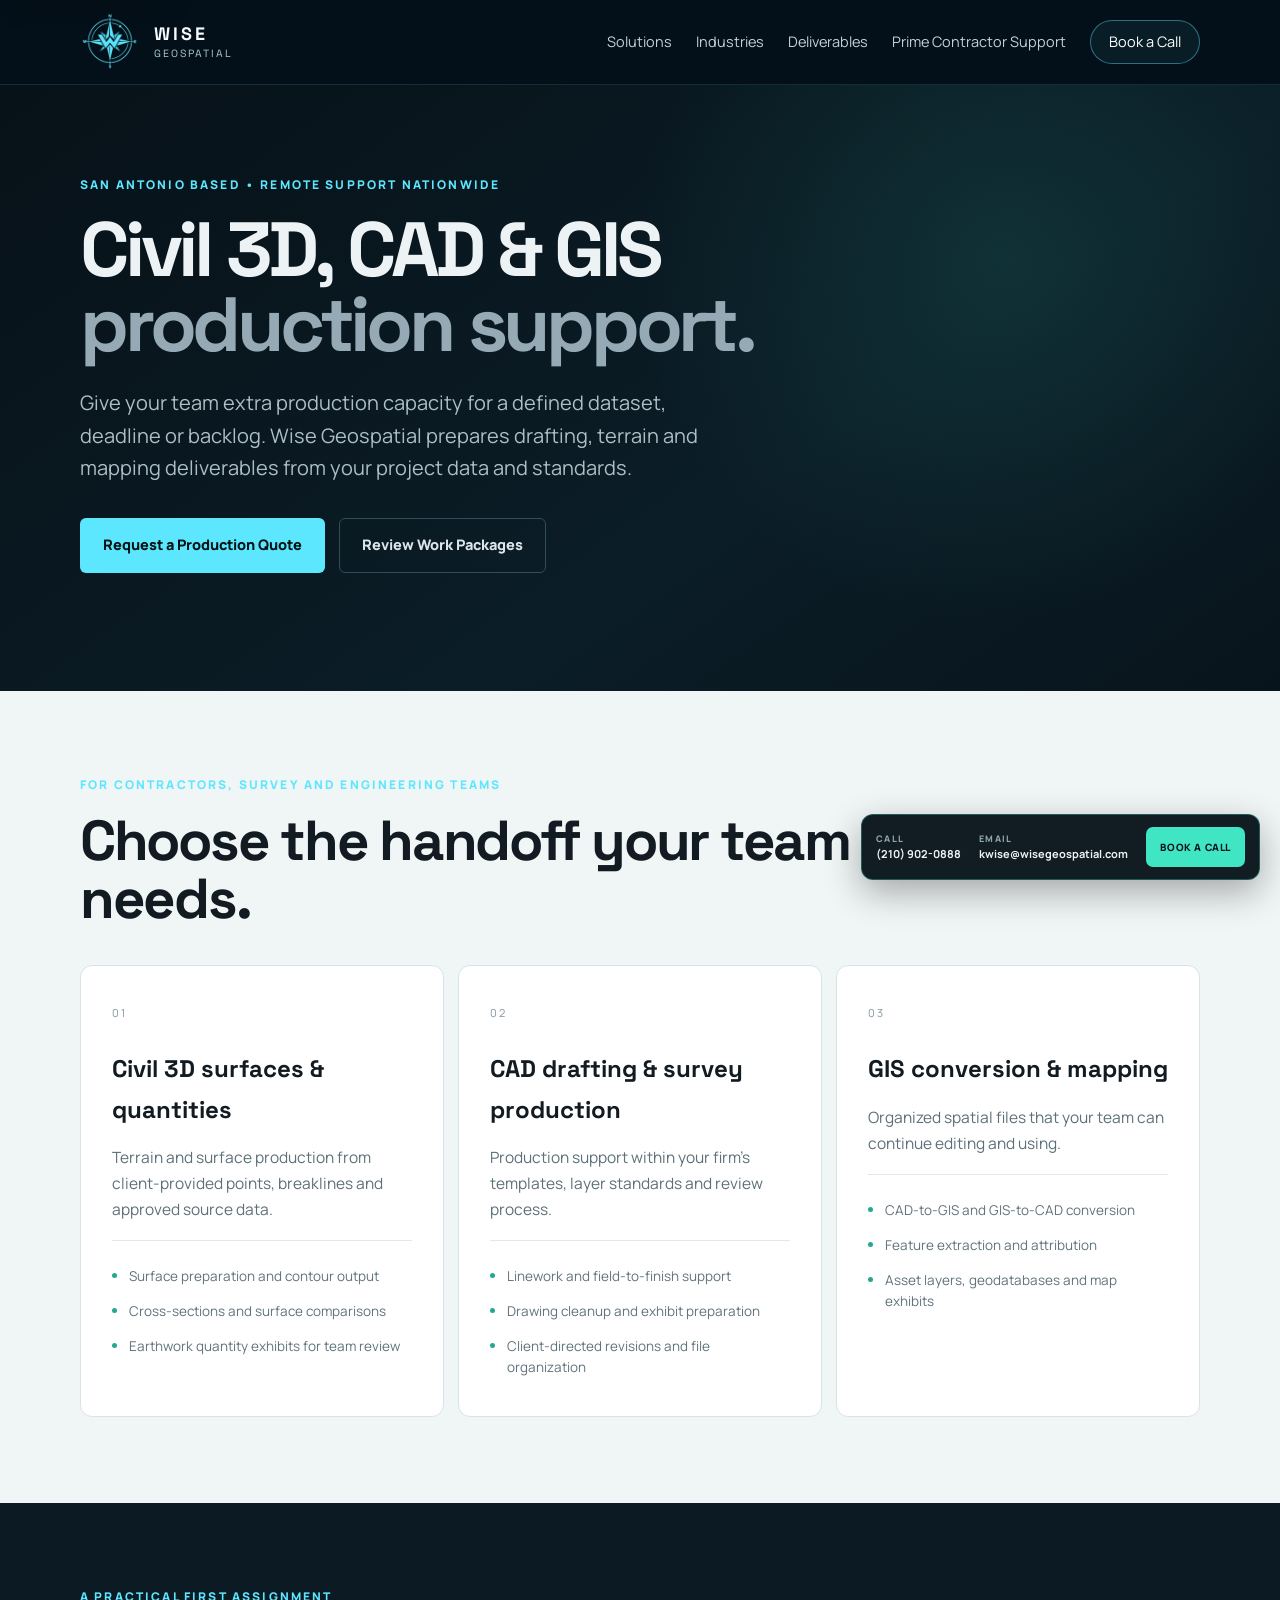
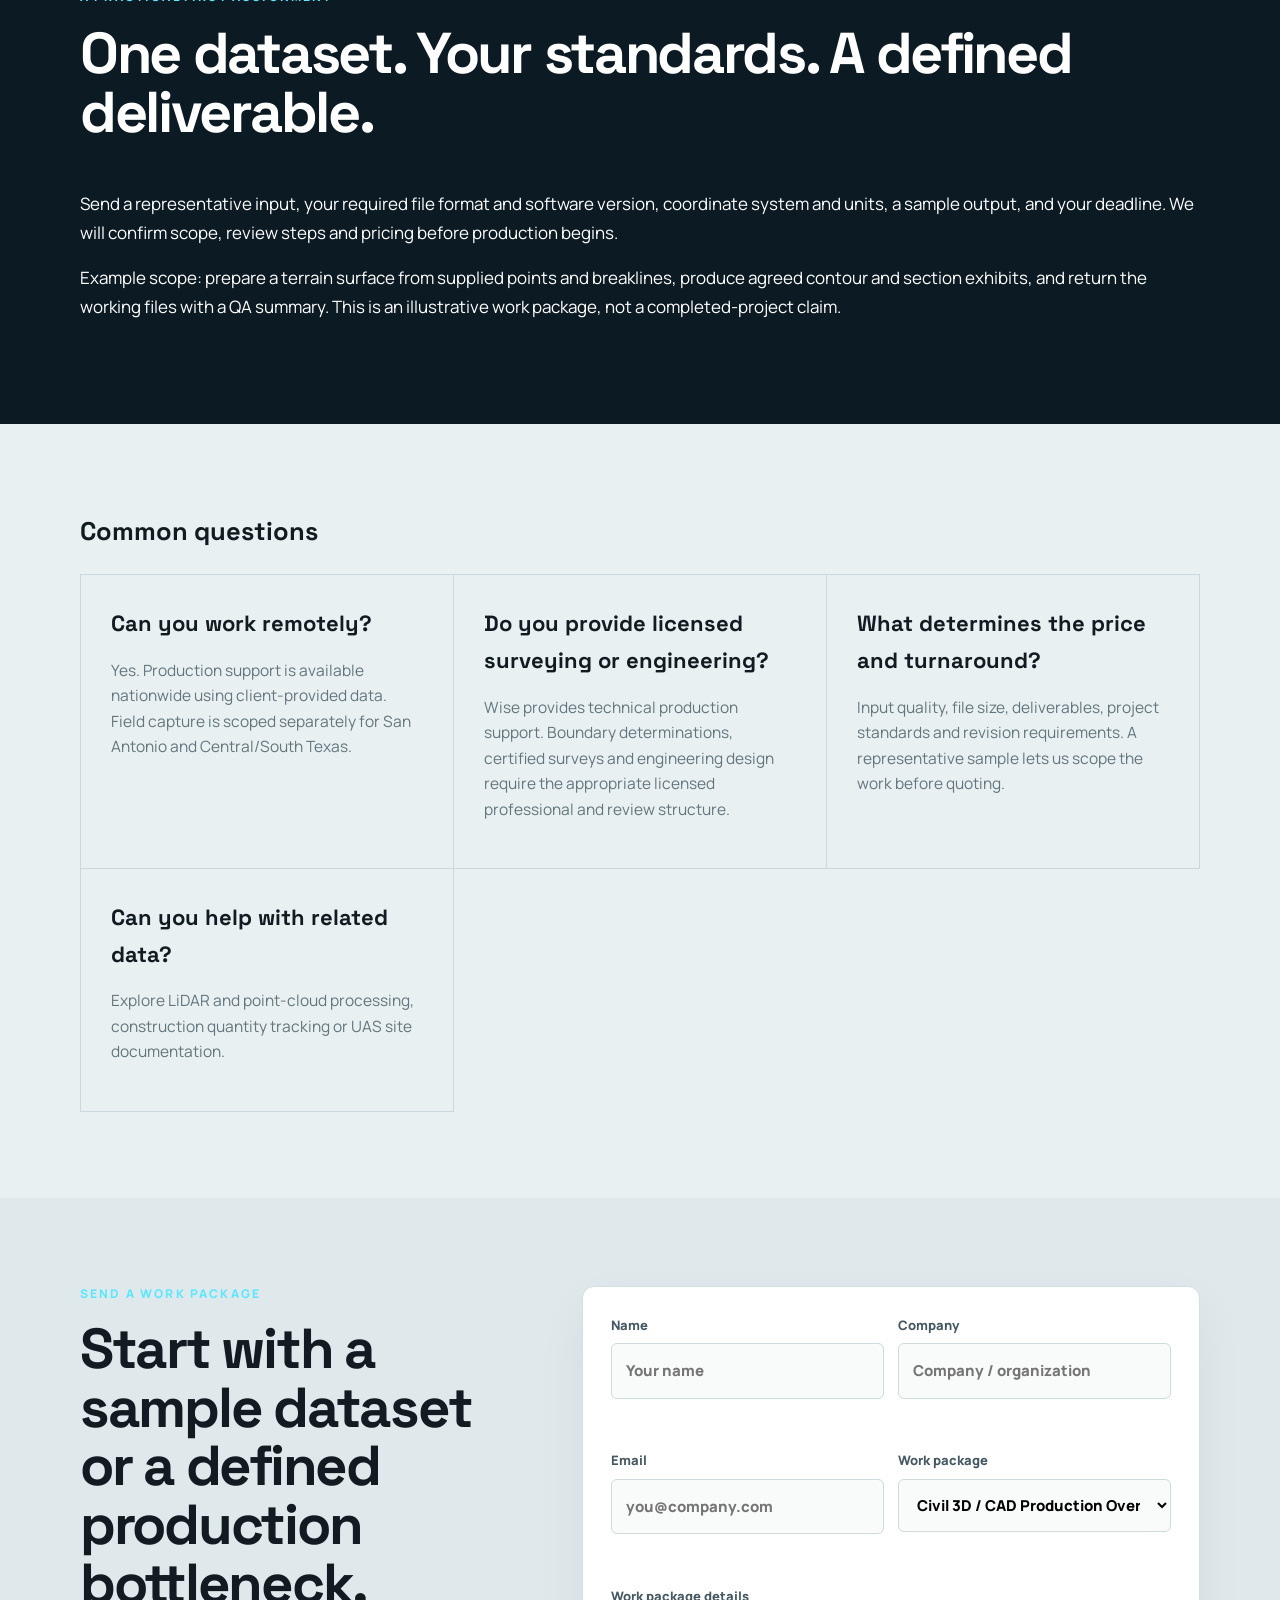
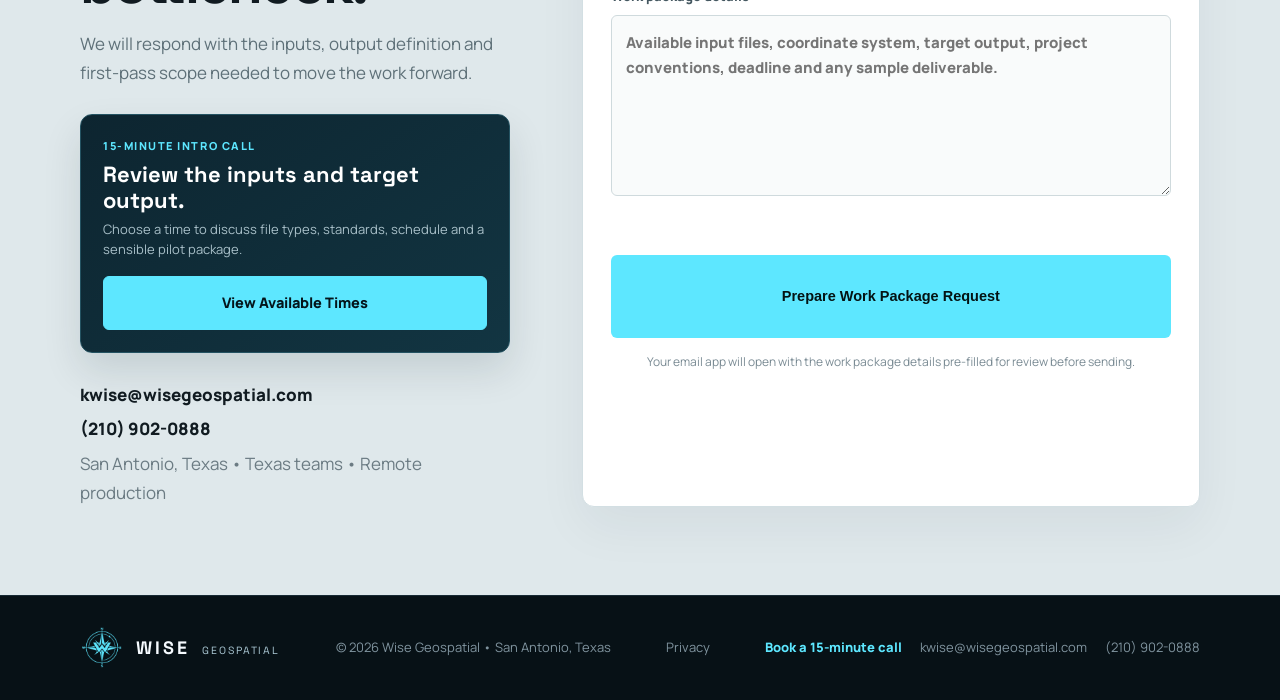
==== commit ed230317: "Optimize navigation, image loading and refreshed assets: cad-gis-production-support.html" ====
--- a/cad-gis-production-support.html
+++ b/cad-gis-production-support.html
@@ -21,7 +21,7 @@
   <link rel="preconnect" href="https://fonts.googleapis.com">
   <link rel="preconnect" href="https://fonts.gstatic.com" crossorigin>
   <link href="https://fonts.googleapis.com/css2?family=Manrope:wght@400;500;600;700;800&family=Space+Grotesk:wght@500;600;700&display=swap" rel="stylesheet">
-  <link rel="stylesheet" href="styles.css?v=site-polish-20260930-2" />
+  <link rel="stylesheet" href="styles.css?v=site-quality-20261028" />
   <script async src="https://www.googletagmanager.com/gtag/js?id=G-041DCY5B3D"></script>
   <script>window.dataLayer=window.dataLayer||[];function gtag(){dataLayer.push(arguments);}gtag('js',new Date());gtag('config','G-041DCY5B3D');</script>
 </head>
@@ -29,7 +29,7 @@
 <a class="skip-link" href="#main-content">Skip to main content</a>
 <header class="site-header" id="top"><div class="container nav-wrap">
   <a class="brand" href="index.html" aria-label="Wise Geospatial home"><span class="brand-mark" aria-hidden="true"><img src="assets/wise-geospatial-compass-orbit-logo.png" alt="" width="46" height="46" /></span><span><strong>WISE</strong><small>GEOSPATIAL</small></span></a>
-  <nav class="nav" id="primary-navigation" aria-label="Primary navigation"><a href="index.html#services">Services</a><a href="uas-mapping-and-site-documentation.html">UAS &amp; Mapping</a><a href="property.html">Property</a><a href="#deliverables" class="active">CAD &amp; GIS</a><a href="energy.html">Energy</a><a href="https://calendar.app.google/kaoqQgkgv8akGxPDA" class="nav-cta booking-link" target="_blank" rel="noopener noreferrer">Book a Call</a></nav>
+  <nav class="nav" id="primary-navigation" aria-label="Primary navigation"><a href="index.html#services">Solutions</a><a href="index.html#industries">Industries</a><a href="index.html#deliverables">Deliverables</a><a href="federal-contracting.html">Prime Contractor Support</a><a href="https://calendar.app.google/kaoqQgkgv8akGxPDA" class="nav-cta booking-link" target="_blank" rel="noopener noreferrer">Book a Call</a></nav>
   <button class="menu-btn" type="button" aria-label="Open navigation" aria-controls="primary-navigation" aria-expanded="false"><span aria-hidden="true">☰</span></button>
 </div></header>
 
@@ -52,6 +52,6 @@
 
 <footer><div class="container footer-wrap"><a class="brand footer-brand" href="index.html" aria-label="Wise Geospatial home"><strong>WISE</strong><small>GEOSPATIAL</small></a><div>© <span id="year"></span> Wise Geospatial • San Antonio, Texas</div><div><a href="privacy.html">Privacy</a></div><div class="footer-contact"><a class="booking-link" href="https://calendar.app.google/kaoqQgkgv8akGxPDA" target="_blank" rel="noopener noreferrer">Book a 15-minute call</a><a href="mailto:kwise@wisegeospatial.com">kwise@wisegeospatial.com</a><a href="tel:+12109020888">(210) 902-0888</a></div></div></footer>
 <script type="application/ld+json">{"@context": "https://schema.org", "@type": "Service", "name": "Civil 3D and CAD/GIS Production Support", "url": "https://wise-geospatial.com/cad-gis-production-support.html", "provider": {"@type": "Organization", "name": "Wise Geospatial", "url": "https://wise-geospatial.com/"}, "areaServed": "United States"}</script>
-<script src="script.js?v=sticky-contact-20260930"></script>
+<script src="script.js?v=site-quality-20261028"></script>
 </body>
 </html>
--- a/styles.css
+++ b/styles.css
@@ -408,3 +408,88 @@
 .feature-media-label{position:absolute;z-index:1;left:16px;bottom:14px;padding:6px 9px;border:1px solid rgba(255,255,255,.28);background:rgba(7,20,27,.85);color:#edf3f5;font-size:.75rem;font-weight:700;letter-spacing:.06em}
 
 .project-image video.project-video{display:block;position:absolute;inset:0;width:100%;height:100%;object-fit:contain;background:#061018}.project-image .video-badge{top:16px;bottom:auto;left:16px;pointer-events:none}
+
+/* Technical deliverables: accessible light-section cards */
+.deliverables-section .industry-grid{border-color:#c9d6dc}
+.deliverables-section .industry-grid article{border-color:#c9d6dc}
+.deliverables-section .industry-grid h3{color:#132d38}
+.deliverables-section .industry-grid p{color:#536973}
+.deliverables-section .industry-grid article>span,.deliverables-section .industry-grid small{color:#567782}
+.deliverables-section .industry-link{color:#126c79}
+.deliverables-section .demo-note{margin-top:24px}
+
+/* Compact mobile homepage: full content remains available on demand. */
+@media(max-width:760px){
+  body:not(.property-page):not(.energy-page) .hero{min-height:0}
+  .hero-content{padding-top:34px;padding-bottom:28px;gap:20px}
+  .hero h1{font-size:clamp(34px,9vw,44px);line-height:1.09;letter-spacing:-.035em}
+  .hero .eyebrow{font-size:10px;line-height:1.4}
+  .hero-copy{font-size:15px!important;line-height:1.5!important;margin:14px 0}
+  .hero-actions{gap:9px;flex-wrap:wrap}
+  .hero-actions .btn{padding:11px 12px;font-size:12px}
+  .credential-row{gap:8px;margin-top:14px;font-size:10px}
+  .hero-visual{min-height:210px;max-height:245px}
+  .hero-data-caption strong{font-size:15px}
+  .visual-readout{display:none}
+  .trust-strip{display:none}
+  #services,#applications,#industries,#deliverables{padding-top:42px;padding-bottom:42px}
+  #services .section-head,#applications .section-head,#industries .section-head,#deliverables .section-head{margin-bottom:20px}
+  #services .section-head h2,#applications .section-head h2,#industries .section-head h2,#deliverables .section-head h2{font-size:clamp(25px,7vw,31px);line-height:1.18}
+  #services .feature-grid,#applications .project-grid{gap:14px}
+  #services .feature{padding:18px}
+  #services .feature h3{font-size:20px}
+  #services .feature-media{max-height:180px}
+  #applications .project-image{min-height:200px}
+  #applications .project-copy{padding:18px}
+  #industries .industry-grid,#deliverables .industry-grid{grid-template-columns:1fr}
+  #industries .industry-grid article,#deliverables .industry-grid article{min-height:0;padding:18px}
+  #industries .industry-grid h3,#deliverables .industry-grid h3{margin:7px 0;font-size:19px}
+  #industries .industry-grid small,#deliverables .industry-grid small{margin-top:9px}
+  .mobile-collapsible:not(.mobile-expanded) > :nth-child(n+3){display:none!important}
+  #services .mobile-collapsible:not(.mobile-expanded) > :nth-child(n+3){display:none!important}
+  #applications .mobile-collapsible:not(.mobile-expanded) > :nth-child(n+2){display:none!important}
+  .mobile-reveal{display:flex;width:100%;justify-content:center;align-items:center;min-height:44px;margin:15px 0 0;padding:10px 14px;border:1px solid #78949e;border-radius:7px;background:transparent;color:inherit;font:700 13px Manrope,system-ui,sans-serif;cursor:pointer}
+  .mobile-reveal:focus-visible{outline:3px solid #40e6c4;outline-offset:3px}
+  .section-cta{margin-top:18px}
+  .workflow-compact{padding:30px 0}
+  .workflow-compact-grid{gap:14px}
+  .about,.quote{padding-top:42px;padding-bottom:42px}
+  #quote .booking-card{margin:15px 0}
+}
+@media(min-width:761px){.mobile-reveal{display:none!important}}
+@media(max-width:760px){.mobile-group-services:not(.mobile-expanded)>:nth-child(n+3),.mobile-group-industries:not(.mobile-expanded)>:nth-child(n+3),.mobile-group-deliverables:not(.mobile-expanded)>:nth-child(n+3){display:none!important}.mobile-group-examples:not(.mobile-expanded)>:nth-child(n+2){display:none!important}}
+
+/* Quality pass, Oct 28 2026: mobile information density and keyboard usability */
+:where(#services,#applications,#industries,#deliverables,#quote){scroll-margin-top:100px}
+a:focus-visible,button:focus-visible,input:focus-visible,select:focus-visible,textarea:focus-visible{outline:3px solid #40e6c4;outline-offset:3px}
+@media(max-width:760px){
+  /* Keep the entire service explanation, but present the first two items as compact rows. */
+  #services .feature-grid .feature{
+    display:grid;grid-template-columns:19px minmax(0,1fr) 92px;grid-template-rows:auto;
+    align-items:start;column-gap:9px;row-gap:4px;min-height:0;padding:13px;border-radius:9px;
+  }
+  #services .feature-grid .feature>.num{grid-column:1;grid-row:1;margin-top:3px}
+  #services .feature-grid .feature>div:not(.feature-media){grid-column:2;grid-row:1;min-width:0}
+  #services .feature-grid .feature>.feature-media{
+    grid-column:3;grid-row:1;width:92px;height:92px;aspect-ratio:1;margin:0;
+    border-radius:6px;overflow:hidden;
+  }
+  #services .feature-grid .feature .feature-media img{width:100%;height:100%;object-fit:cover}
+  #services .feature-grid .feature h3{font-size:17px;line-height:1.2;margin:2px 0 6px}
+  #services .feature-grid .feature p:not(.tag){font-size:12.75px;line-height:1.45}
+  #services .feature-grid .feature .tag{font-size:9px!important;letter-spacing:.08em}
+  #services .feature-media-label{font-size:8px;letter-spacing:0;left:3px;bottom:3px;padding:3px}
+  #services .section-cta,#deliverables .section-cta{padding:16px;gap:12px;align-items:stretch}
+  #services .section-cta .btn,#deliverables .section-cta .btn{width:100%;text-align:center}
+  .mobile-reveal{border-color:#507580;letter-spacing:.025em}
+  .mobile-reveal:hover{background:rgba(95,135,149,.12)}
+}
+@media(max-width:380px){
+  #services .feature-grid .feature{grid-template-columns:16px minmax(0,1fr) 70px;gap:7px}
+  #services .feature-grid .feature>.feature-media{width:70px;height:80px}
+  #services .feature-grid .feature h3{font-size:16px}
+}
+@media(prefers-reduced-motion:reduce){
+  html{scroll-behavior:auto}
+  *,*::before,*::after{animation-duration:.01ms!important;transition-duration:.01ms!important}
+}
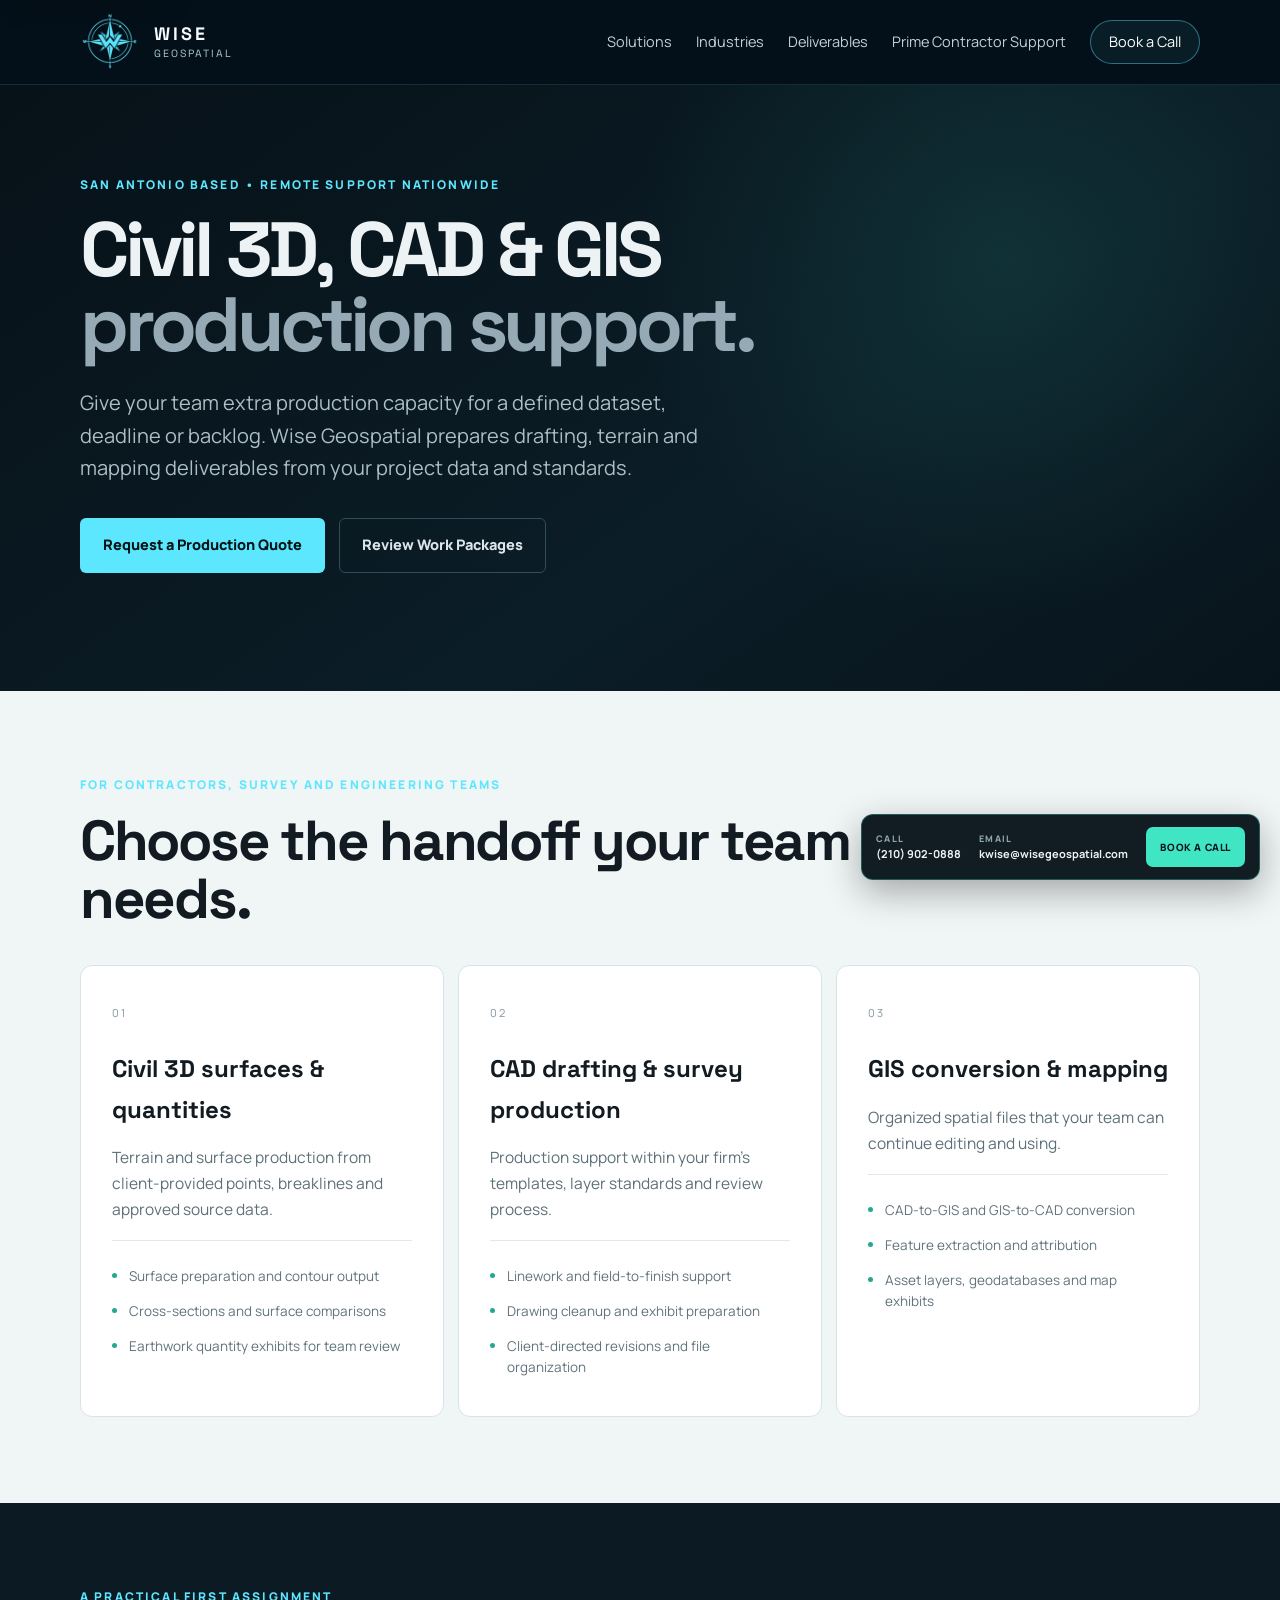
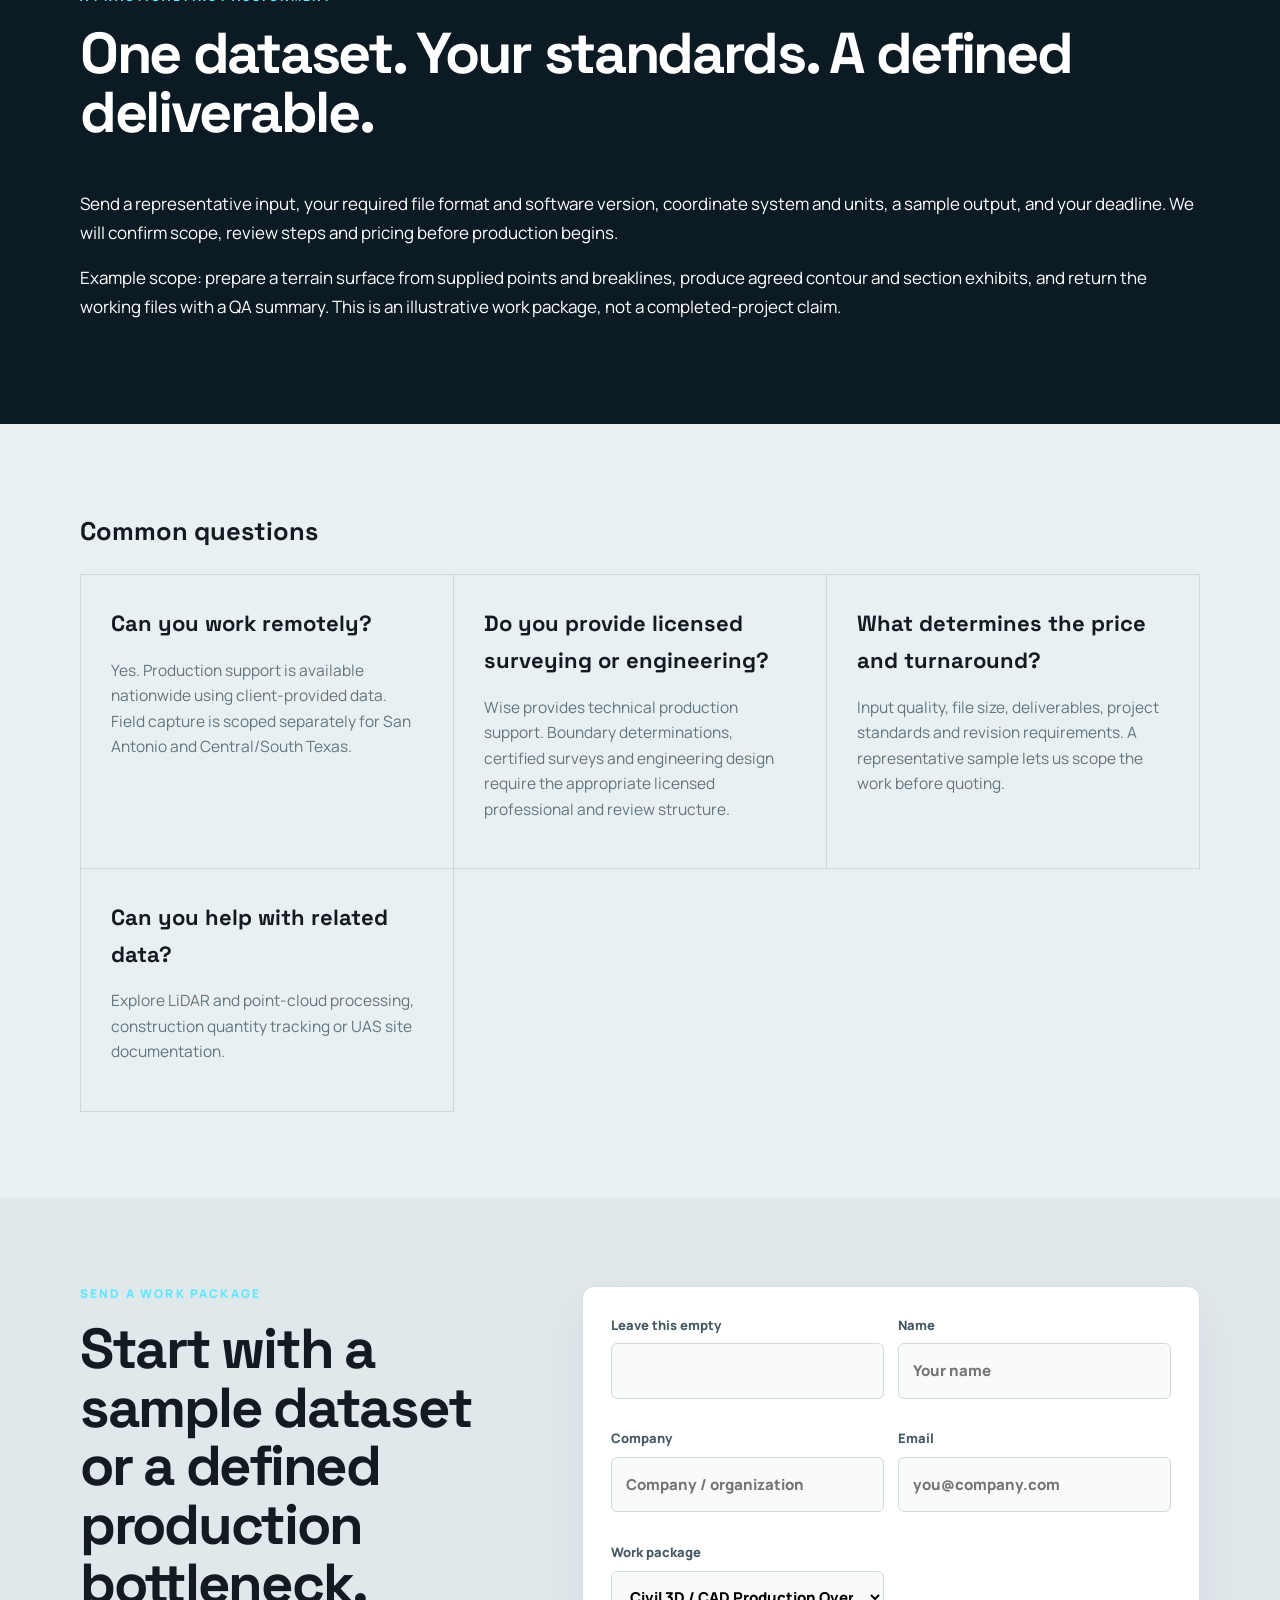
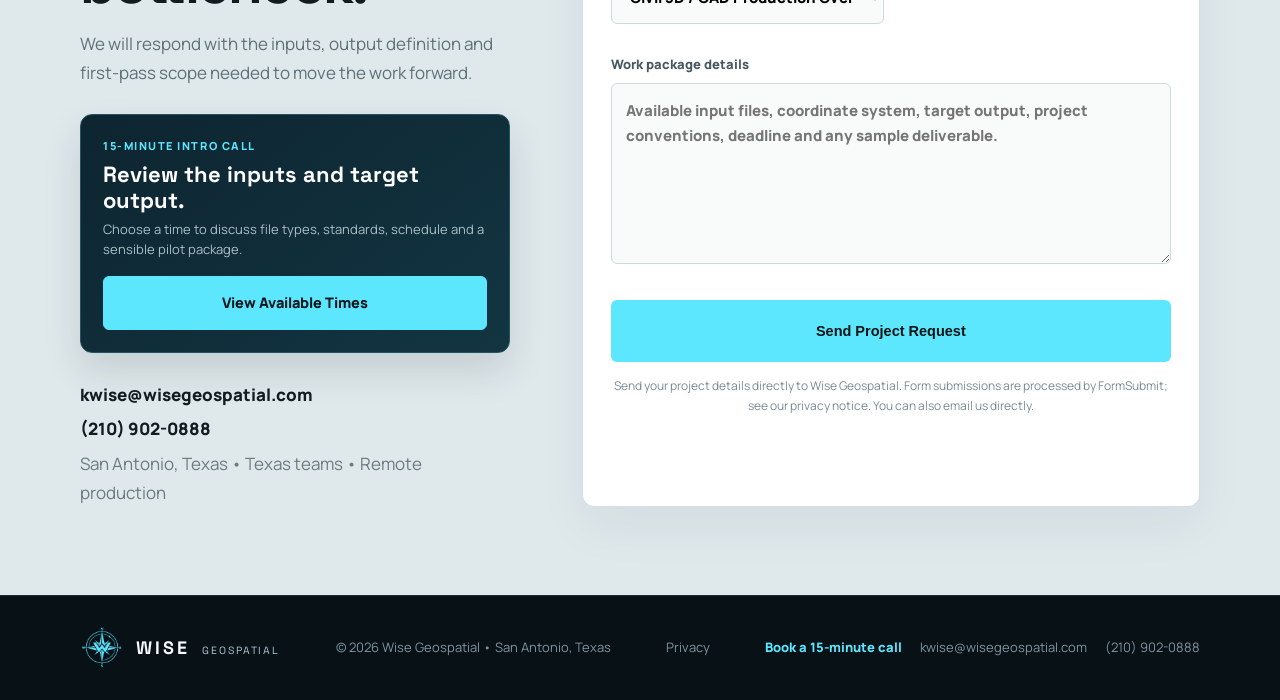
==== commit 863096a5: "Enable direct HTTPS project request form on cad-gis-production-support.html" ====
--- a/cad-gis-production-support.html
+++ b/cad-gis-production-support.html
@@ -47,11 +47,11 @@
 <article><strong>What determines the price and turnaround?</strong><p>Input quality, file size, deliverables, project standards and revision requirements. A representative sample lets us scope the work before quoting.</p></article>
 <article><strong>Can you help with related data?</strong><p>Explore <a href="point-cloud-processing.html">LiDAR and point-cloud processing</a>, <a href="construction-quantity-tracking.html">construction quantity tracking</a> or <a href="uas-mapping-and-site-documentation.html">UAS site documentation</a>.</p></article>
 </div></div></section>
-  <section class="section quote property-quote" id="quote"><div class="container quote-grid"><div><p class="eyebrow">SEND A WORK PACKAGE</p><h2>Start with a sample dataset or a defined production bottleneck.</h2><p>We will respond with the inputs, output definition and first-pass scope needed to move the work forward.</p><div class="booking-card"><span>15-MINUTE INTRO CALL</span><strong>Review the inputs and target output.</strong><small>Choose a time to discuss file types, standards, schedule and a sensible pilot package.</small><a class="btn calendar-btn booking-link" href="https://calendar.app.google/kaoqQgkgv8akGxPDA" target="_blank" rel="noopener noreferrer">View Available Times</a></div><div class="contact-block"><a href="mailto:kwise@wisegeospatial.com">kwise@wisegeospatial.com</a><a href="tel:+12109020888">(210) 902-0888</a><span>San Antonio, Texas • Texas teams • Remote production</span></div></div><form id="quoteForm" aria-describedby="form-help"><label>Name<input name="name" autocomplete="name" required placeholder="Your name"></label><label>Company<input name="company" autocomplete="organization" placeholder="Company / organization"></label><label>Email<input name="email" type="email" autocomplete="email" required placeholder="you@company.com"></label><label>Work package<select name="type" required><option>Civil 3D / CAD Production Overflow</option><option>Terrain / Surface / Contour Support</option><option>Photogrammetry / Orthomosaic Processing</option><option>GIS / CAD Production Support</option><option>Data Conversion / QA/QC</option><option>Other / Review a Sample</option></select></label><label class="full">Work package details<textarea name="details" required rows="6" placeholder="Available input files, coordinate system, target output, project conventions, deadline and any sample deliverable."></textarea></label><button class="btn primary full" type="submit">Prepare Work Package Request</button><p class="form-note full" id="form-help">Your email app will open with the work package details pre-filled for review before sending.</p><p class="form-status full" role="status" aria-live="polite"></p><noscript><p class="form-note full">JavaScript is unavailable. Email the work package details directly to kwise@wisegeospatial.com.</p></noscript></form></div></section>
+  <section class="section quote property-quote" id="quote"><div class="container quote-grid"><div><p class="eyebrow">SEND A WORK PACKAGE</p><h2>Start with a sample dataset or a defined production bottleneck.</h2><p>We will respond with the inputs, output definition and first-pass scope needed to move the work forward.</p><div class="booking-card"><span>15-MINUTE INTRO CALL</span><strong>Review the inputs and target output.</strong><small>Choose a time to discuss file types, standards, schedule and a sensible pilot package.</small><a class="btn calendar-btn booking-link" href="https://calendar.app.google/kaoqQgkgv8akGxPDA" target="_blank" rel="noopener noreferrer">View Available Times</a></div><div class="contact-block"><a href="mailto:kwise@wisegeospatial.com">kwise@wisegeospatial.com</a><a href="tel:+12109020888">(210) 902-0888</a><span>San Antonio, Texas • Texas teams • Remote production</span></div></div><form id="quoteForm" method="POST" action="https://formsubmit.co/kwise@wisegeospatial.com" aria-describedby="form-help"><input type="hidden" name="_subject" value="Wise Geospatial — New Project Inquiry"><input type="hidden" name="_next" value="https://wise-geospatial.com/thanks.html"><input type="hidden" name="_template" value="table"><label class="form-honeypot" aria-hidden="true">Leave this empty<input type="text" name="_honey" tabindex="-1" autocomplete="off"></label><label>Name<input name="name" autocomplete="name" required placeholder="Your name"></label><label>Company<input name="company" autocomplete="organization" placeholder="Company / organization"></label><label>Email<input name="email" type="email" autocomplete="email" required placeholder="you@company.com"></label><label>Work package<select name="type" required><option>Civil 3D / CAD Production Overflow</option><option>Terrain / Surface / Contour Support</option><option>Photogrammetry / Orthomosaic Processing</option><option>GIS / CAD Production Support</option><option>Data Conversion / QA/QC</option><option>Other / Review a Sample</option></select></label><label class="full">Work package details<textarea name="details" required rows="6" placeholder="Available input files, coordinate system, target output, project conventions, deadline and any sample deliverable."></textarea></label><button class="btn primary full" type="submit">Send Project Request</button><p class="form-note full" id="form-help">Send your project details directly to Wise Geospatial. Form submissions are processed by FormSubmit; <a href="privacy.html">see our privacy notice</a>. You can also <a href="mailto:kwise@wisegeospatial.com">email us directly</a>.</p><p class="form-status full" role="status" aria-live="polite"></p></form></div></section>
 </main>
 
 <footer><div class="container footer-wrap"><a class="brand footer-brand" href="index.html" aria-label="Wise Geospatial home"><strong>WISE</strong><small>GEOSPATIAL</small></a><div>© <span id="year"></span> Wise Geospatial • San Antonio, Texas</div><div><a href="privacy.html">Privacy</a></div><div class="footer-contact"><a class="booking-link" href="https://calendar.app.google/kaoqQgkgv8akGxPDA" target="_blank" rel="noopener noreferrer">Book a 15-minute call</a><a href="mailto:kwise@wisegeospatial.com">kwise@wisegeospatial.com</a><a href="tel:+12109020888">(210) 902-0888</a></div></div></footer>
 <script type="application/ld+json">{"@context": "https://schema.org", "@type": "Service", "name": "Civil 3D and CAD/GIS Production Support", "url": "https://wise-geospatial.com/cad-gis-production-support.html", "provider": {"@type": "Organization", "name": "Wise Geospatial", "url": "https://wise-geospatial.com/"}, "areaServed": "United States"}</script>
-<script src="script.js?v=site-quality-20261028"></script>
+<script src="script.js?v=direct-contact-20261028"></script>
 </body>
 </html>
--- a/styles.css
+++ b/styles.css
@@ -493,3 +493,21 @@
   html{scroll-behavior:auto}
   *,*::before,*::after{animation-duration:.01ms!important;transition-duration:.01ms!important}
 }
+
+/* Final mobile hero calibration: override inherited desktop spacing. */
+@media(max-width:760px){
+  body.home-page .hero{min-height:0;padding:26px 0 24px}
+  body.home-page .hero-content{padding:0;gap:18px}
+  body.home-page .hero h1{margin:0 0 10px}
+  body.home-page .hero-copy{margin:10px 0 0}
+  body.home-page .hero-actions{margin:17px 0 14px}
+  body.home-page .credential-row{margin-top:0;gap:8px}
+}
+
+/* Mobile legibility: avoid iOS input auto-zoom and undersized descriptions. */
+@media(max-width:760px){
+  #services .feature-grid .feature p:not(.tag){font-size:14px;line-height:1.5}
+  #services .feature-grid .feature .tag{font-size:10px!important}
+  body.home-page .hero-actions .btn{font-size:14px}
+  input,select,textarea{font-size:16px!important}
+}
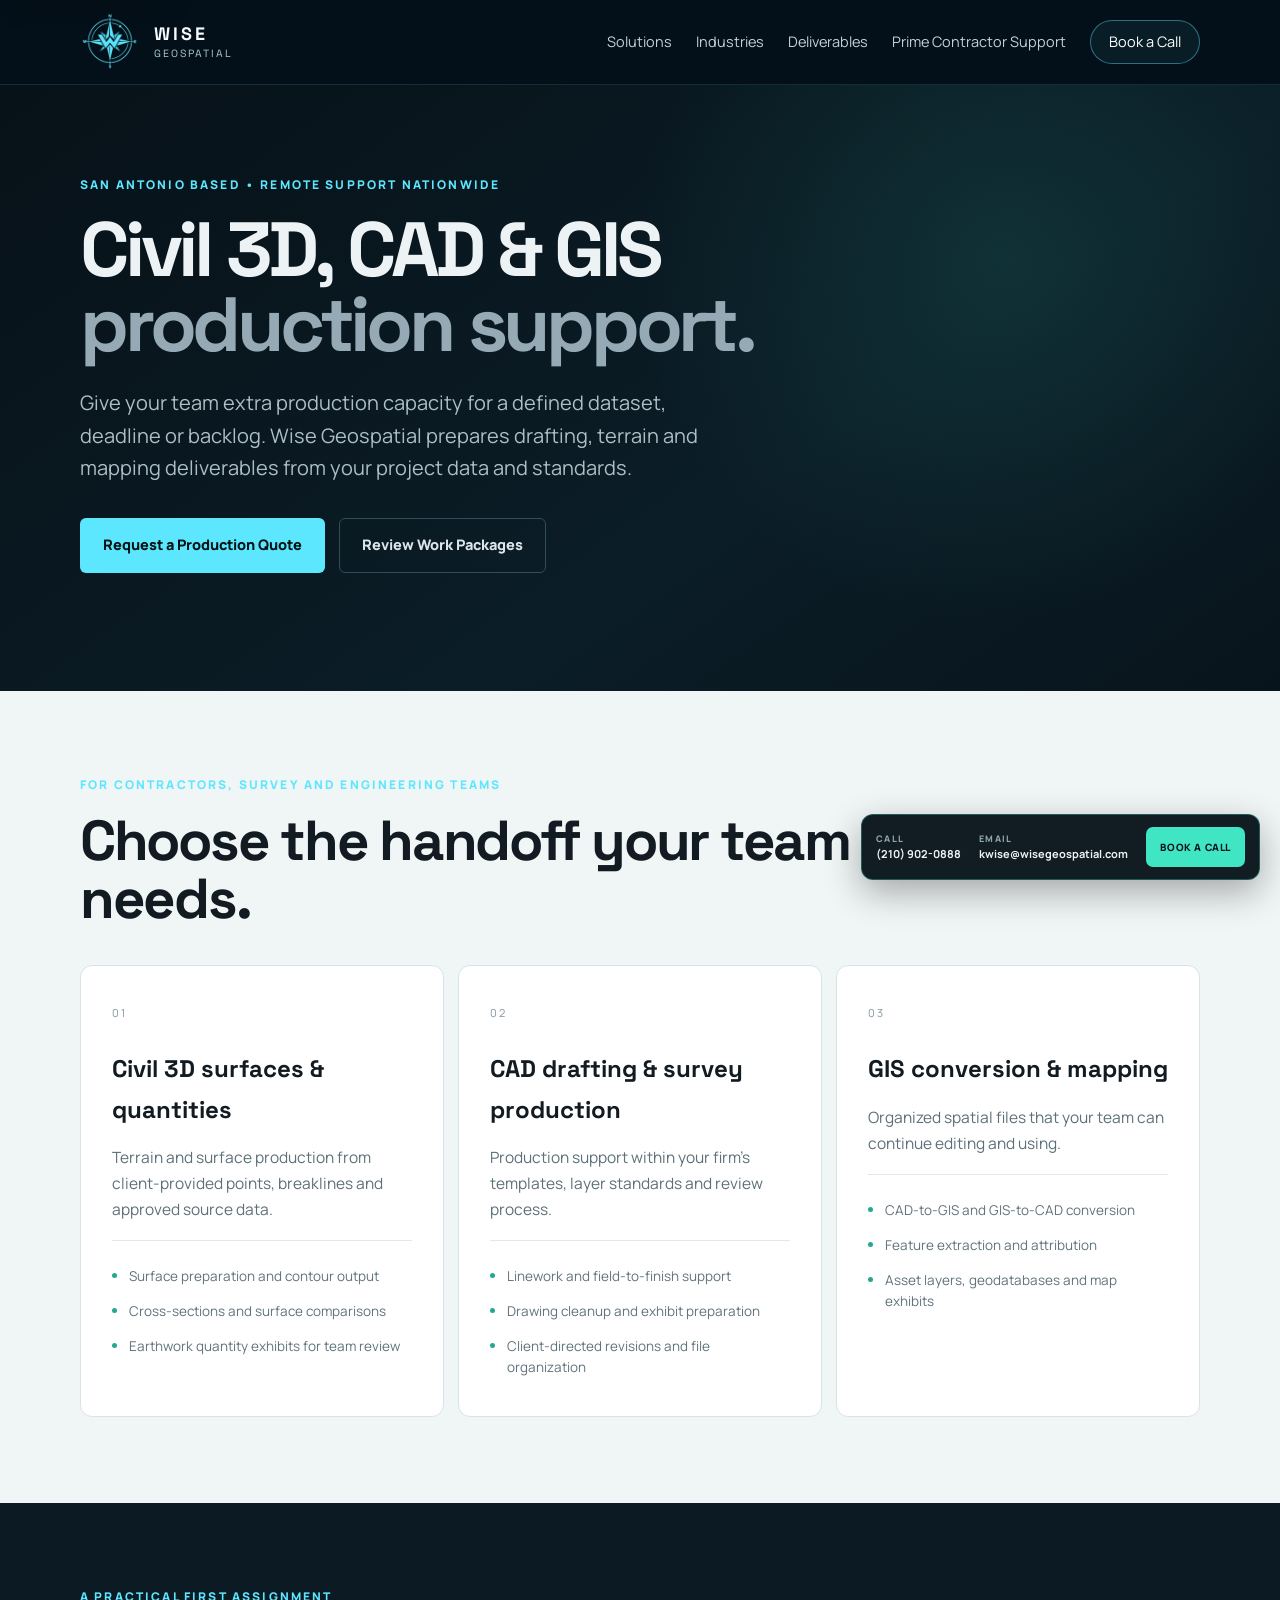
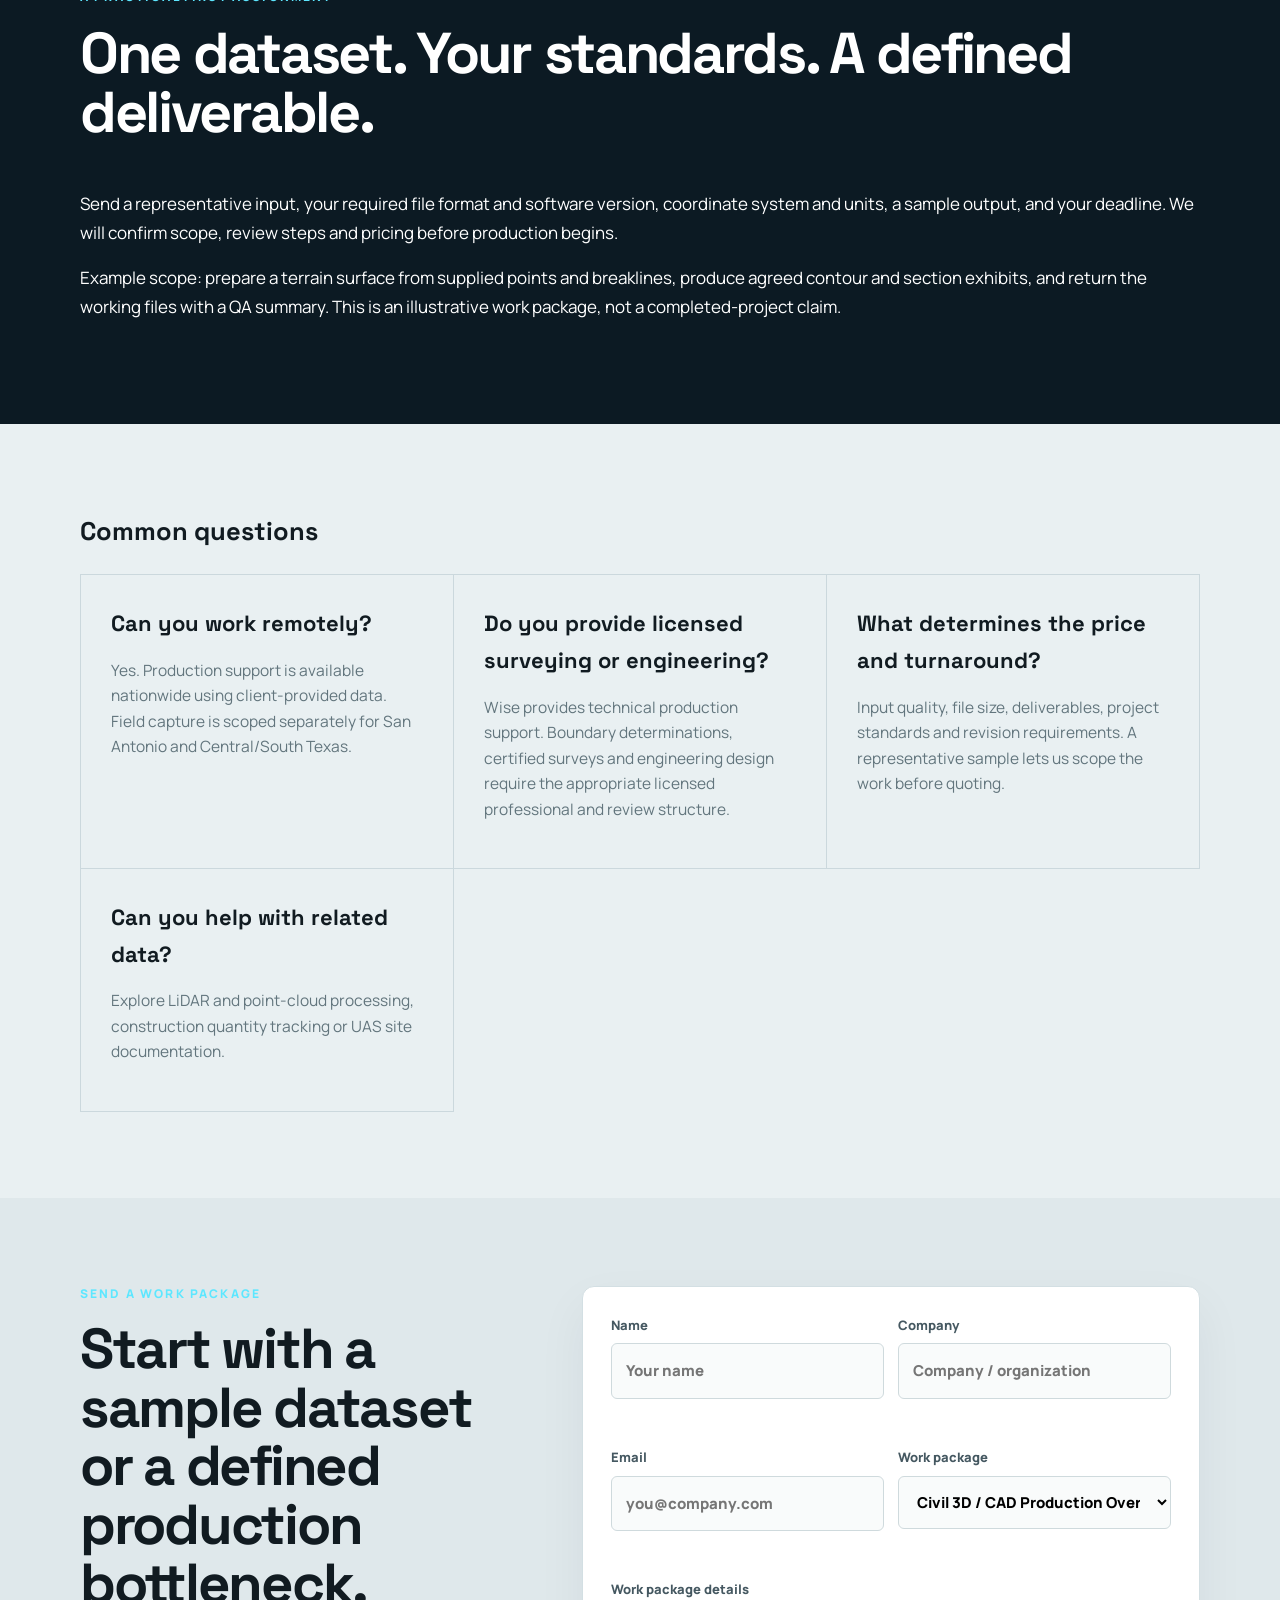
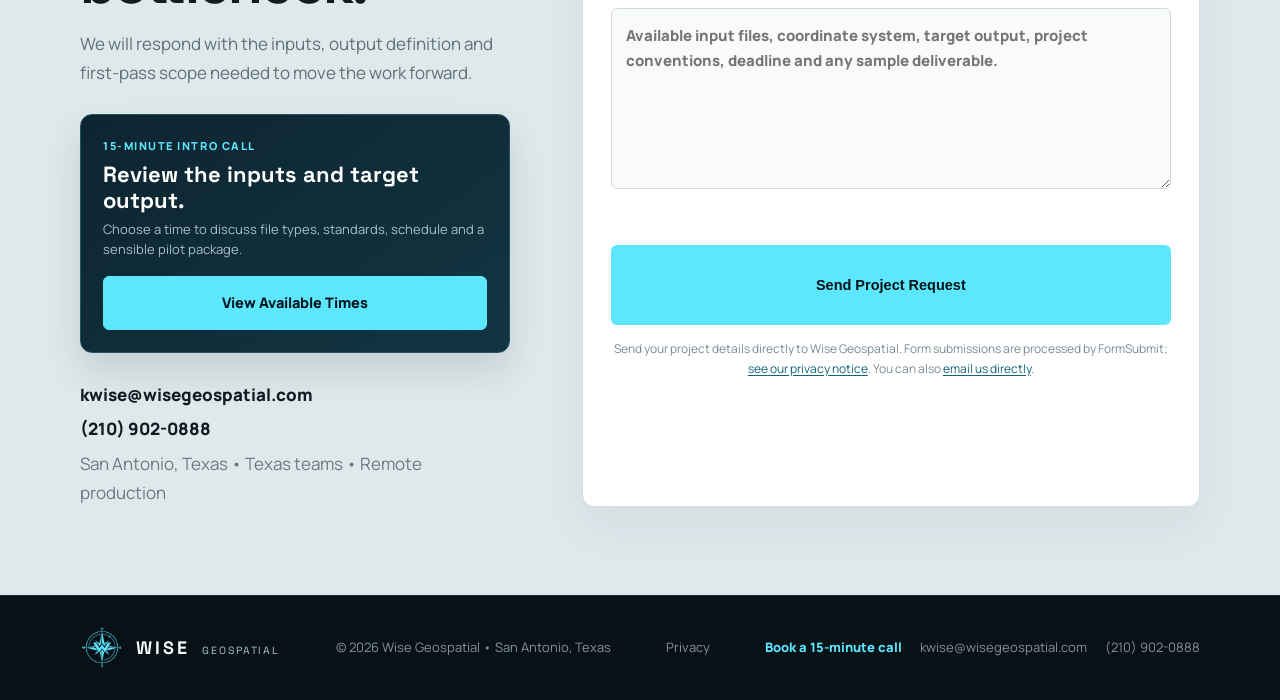
==== commit 1eee184d: "Refresh updated form and mobile assets on cad-gis-production-support.html" ====
--- a/cad-gis-production-support.html
+++ b/cad-gis-production-support.html
@@ -21,7 +21,7 @@
   <link rel="preconnect" href="https://fonts.googleapis.com">
   <link rel="preconnect" href="https://fonts.gstatic.com" crossorigin>
   <link href="https://fonts.googleapis.com/css2?family=Manrope:wght@400;500;600;700;800&family=Space+Grotesk:wght@500;600;700&display=swap" rel="stylesheet">
-  <link rel="stylesheet" href="styles.css?v=site-quality-20261028" />
+  <link rel="stylesheet" href="styles.css?v=direct-inquiries-20261028-v2" />
   <script async src="https://www.googletagmanager.com/gtag/js?id=G-041DCY5B3D"></script>
   <script>window.dataLayer=window.dataLayer||[];function gtag(){dataLayer.push(arguments);}gtag('js',new Date());gtag('config','G-041DCY5B3D');</script>
 </head>
@@ -47,11 +47,11 @@
 <article><strong>What determines the price and turnaround?</strong><p>Input quality, file size, deliverables, project standards and revision requirements. A representative sample lets us scope the work before quoting.</p></article>
 <article><strong>Can you help with related data?</strong><p>Explore <a href="point-cloud-processing.html">LiDAR and point-cloud processing</a>, <a href="construction-quantity-tracking.html">construction quantity tracking</a> or <a href="uas-mapping-and-site-documentation.html">UAS site documentation</a>.</p></article>
 </div></div></section>
-  <section class="section quote property-quote" id="quote"><div class="container quote-grid"><div><p class="eyebrow">SEND A WORK PACKAGE</p><h2>Start with a sample dataset or a defined production bottleneck.</h2><p>We will respond with the inputs, output definition and first-pass scope needed to move the work forward.</p><div class="booking-card"><span>15-MINUTE INTRO CALL</span><strong>Review the inputs and target output.</strong><small>Choose a time to discuss file types, standards, schedule and a sensible pilot package.</small><a class="btn calendar-btn booking-link" href="https://calendar.app.google/kaoqQgkgv8akGxPDA" target="_blank" rel="noopener noreferrer">View Available Times</a></div><div class="contact-block"><a href="mailto:kwise@wisegeospatial.com">kwise@wisegeospatial.com</a><a href="tel:+12109020888">(210) 902-0888</a><span>San Antonio, Texas • Texas teams • Remote production</span></div></div><form id="quoteForm" method="POST" action="https://formsubmit.co/kwise@wisegeospatial.com" aria-describedby="form-help"><input type="hidden" name="_subject" value="Wise Geospatial — New Project Inquiry"><input type="hidden" name="_next" value="https://wise-geospatial.com/thanks.html"><input type="hidden" name="_template" value="table"><label class="form-honeypot" aria-hidden="true">Leave this empty<input type="text" name="_honey" tabindex="-1" autocomplete="off"></label><label>Name<input name="name" autocomplete="name" required placeholder="Your name"></label><label>Company<input name="company" autocomplete="organization" placeholder="Company / organization"></label><label>Email<input name="email" type="email" autocomplete="email" required placeholder="you@company.com"></label><label>Work package<select name="type" required><option>Civil 3D / CAD Production Overflow</option><option>Terrain / Surface / Contour Support</option><option>Photogrammetry / Orthomosaic Processing</option><option>GIS / CAD Production Support</option><option>Data Conversion / QA/QC</option><option>Other / Review a Sample</option></select></label><label class="full">Work package details<textarea name="details" required rows="6" placeholder="Available input files, coordinate system, target output, project conventions, deadline and any sample deliverable."></textarea></label><button class="btn primary full" type="submit">Send Project Request</button><p class="form-note full" id="form-help">Send your project details directly to Wise Geospatial. Form submissions are processed by FormSubmit; <a href="privacy.html">see our privacy notice</a>. You can also <a href="mailto:kwise@wisegeospatial.com">email us directly</a>.</p><p class="form-status full" role="status" aria-live="polite"></p></form></div></section>
+  <section class="section quote property-quote" id="quote"><div class="container quote-grid"><div><p class="eyebrow">SEND A WORK PACKAGE</p><h2>Start with a sample dataset or a defined production bottleneck.</h2><p>We will respond with the inputs, output definition and first-pass scope needed to move the work forward.</p><div class="booking-card"><span>15-MINUTE INTRO CALL</span><strong>Review the inputs and target output.</strong><small>Choose a time to discuss file types, standards, schedule and a sensible pilot package.</small><a class="btn calendar-btn booking-link" href="https://calendar.app.google/kaoqQgkgv8akGxPDA" target="_blank" rel="noopener noreferrer">View Available Times</a></div><div class="contact-block"><a href="mailto:kwise@wisegeospatial.com">kwise@wisegeospatial.com</a><a href="tel:+12109020888">(210) 902-0888</a><span>San Antonio, Texas • Texas teams • Remote production</span></div></div><form id="quoteForm" method="POST" action="https://formsubmit.co/kwise@wisegeospatial.com" aria-describedby="form-help"><input type="hidden" name="_subject" value="Wise Geospatial — New Project Inquiry"><input type="hidden" name="_next" value="https://wise-geospatial.com/thanks.html"><input type="hidden" name="_template" value="table"><label class="form-honeypot" style="display:none" aria-hidden="true">Leave this empty<input type="text" name="_honey" tabindex="-1" autocomplete="off"></label><label>Name<input name="name" autocomplete="name" required placeholder="Your name"></label><label>Company<input name="company" autocomplete="organization" placeholder="Company / organization"></label><label>Email<input name="email" type="email" autocomplete="email" required placeholder="you@company.com"></label><label>Work package<select name="type" required><option>Civil 3D / CAD Production Overflow</option><option>Terrain / Surface / Contour Support</option><option>Photogrammetry / Orthomosaic Processing</option><option>GIS / CAD Production Support</option><option>Data Conversion / QA/QC</option><option>Other / Review a Sample</option></select></label><label class="full">Work package details<textarea name="details" required rows="6" placeholder="Available input files, coordinate system, target output, project conventions, deadline and any sample deliverable."></textarea></label><button class="btn primary full" type="submit">Send Project Request</button><p class="form-note full" id="form-help">Send your project details directly to Wise Geospatial. Form submissions are processed by FormSubmit; <a href="privacy.html">see our privacy notice</a>. You can also <a href="mailto:kwise@wisegeospatial.com">email us directly</a>.</p><p class="form-status full" role="status" aria-live="polite"></p></form></div></section>
 </main>
 
 <footer><div class="container footer-wrap"><a class="brand footer-brand" href="index.html" aria-label="Wise Geospatial home"><strong>WISE</strong><small>GEOSPATIAL</small></a><div>© <span id="year"></span> Wise Geospatial • San Antonio, Texas</div><div><a href="privacy.html">Privacy</a></div><div class="footer-contact"><a class="booking-link" href="https://calendar.app.google/kaoqQgkgv8akGxPDA" target="_blank" rel="noopener noreferrer">Book a 15-minute call</a><a href="mailto:kwise@wisegeospatial.com">kwise@wisegeospatial.com</a><a href="tel:+12109020888">(210) 902-0888</a></div></div></footer>
 <script type="application/ld+json">{"@context": "https://schema.org", "@type": "Service", "name": "Civil 3D and CAD/GIS Production Support", "url": "https://wise-geospatial.com/cad-gis-production-support.html", "provider": {"@type": "Organization", "name": "Wise Geospatial", "url": "https://wise-geospatial.com/"}, "areaServed": "United States"}</script>
-<script src="script.js?v=direct-contact-20261028"></script>
+<script src="script.js?v=direct-inquiries-20261028-v2"></script>
 </body>
 </html>
--- a/styles.css
+++ b/styles.css
@@ -511,3 +511,8 @@
   body.home-page .hero-actions .btn{font-size:14px}
   input,select,textarea{font-size:16px!important}
 }
+
+/* Contact form: invisible spam trap; visible assurance and focus treatment. */
+.form-honeypot{position:absolute!important;width:1px!important;height:1px!important;padding:0!important;margin:-1px!important;overflow:hidden!important;clip:rect(0,0,0,0)!important;white-space:nowrap!important;border:0!important}
+#quoteForm .form-note a{color:#126478;text-decoration:underline;text-underline-offset:2px}
+#quoteForm button[type="submit"]:disabled{opacity:.7;cursor:progress}
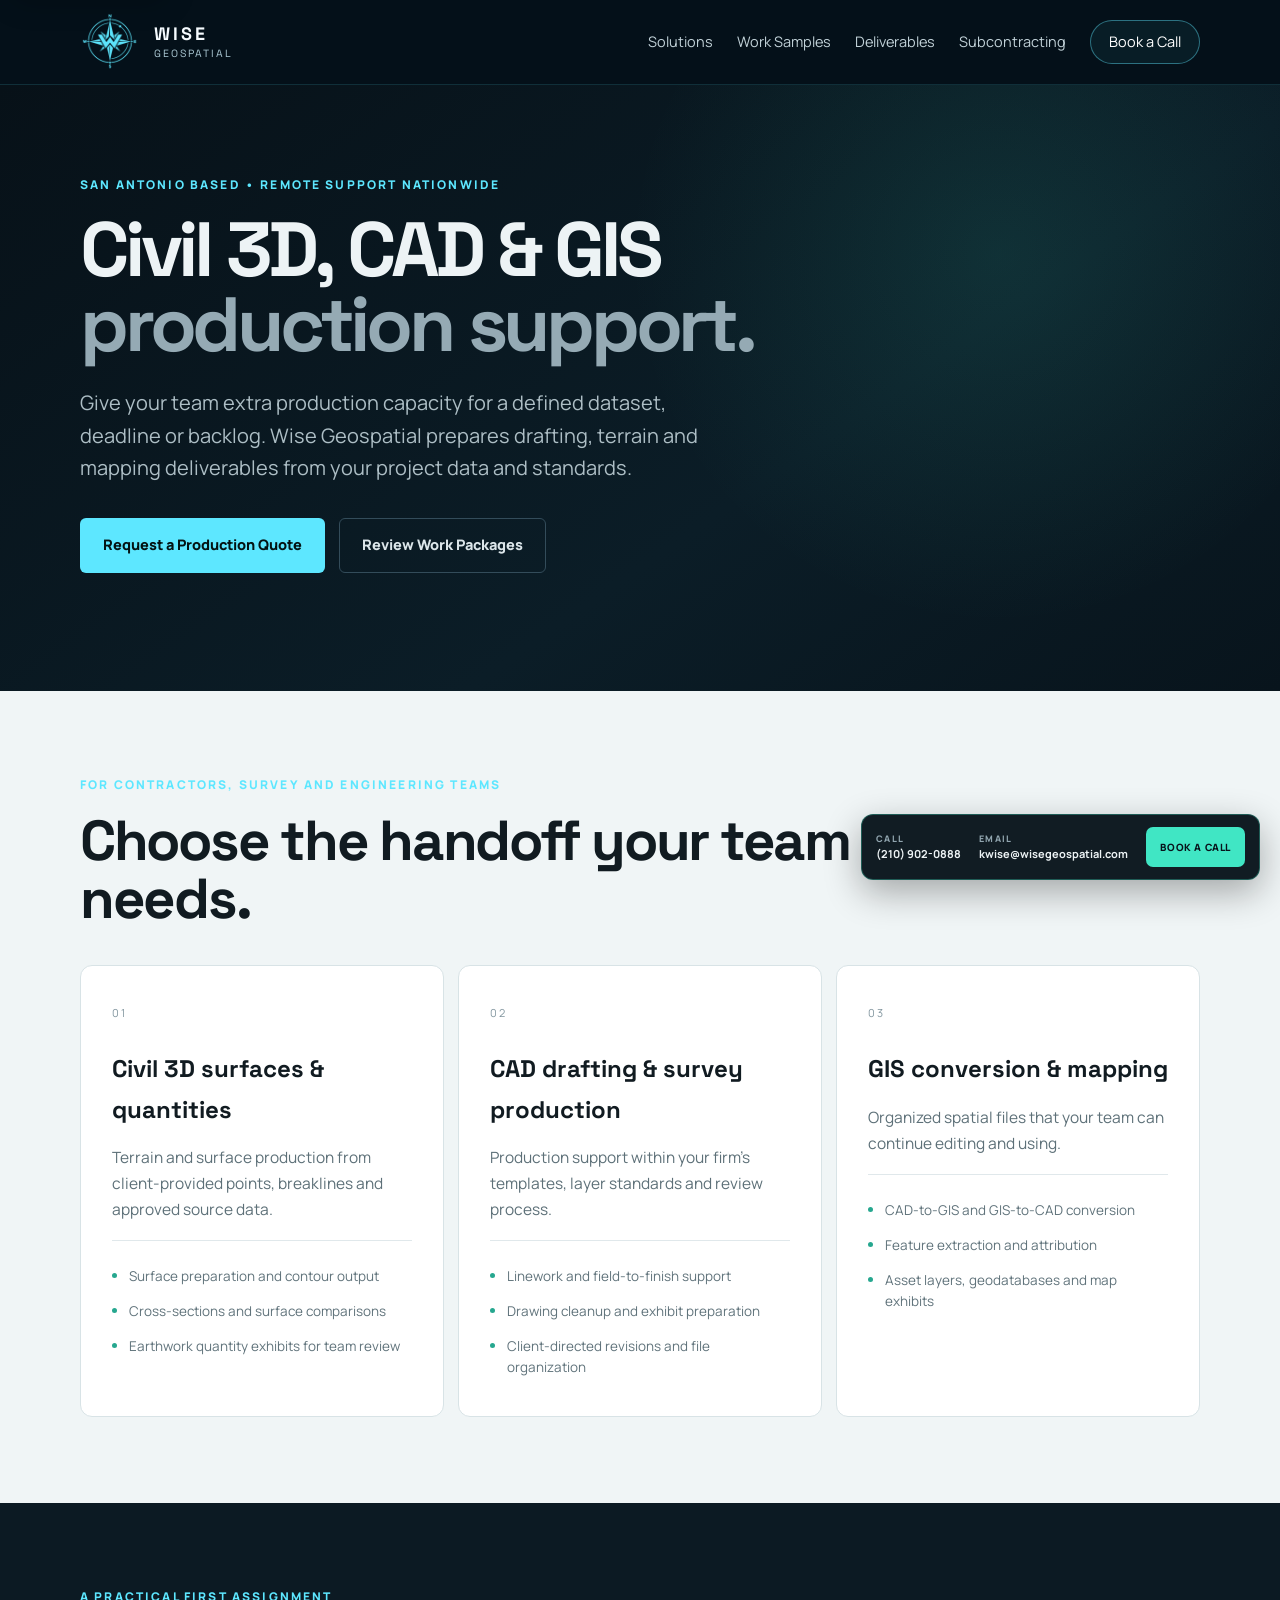
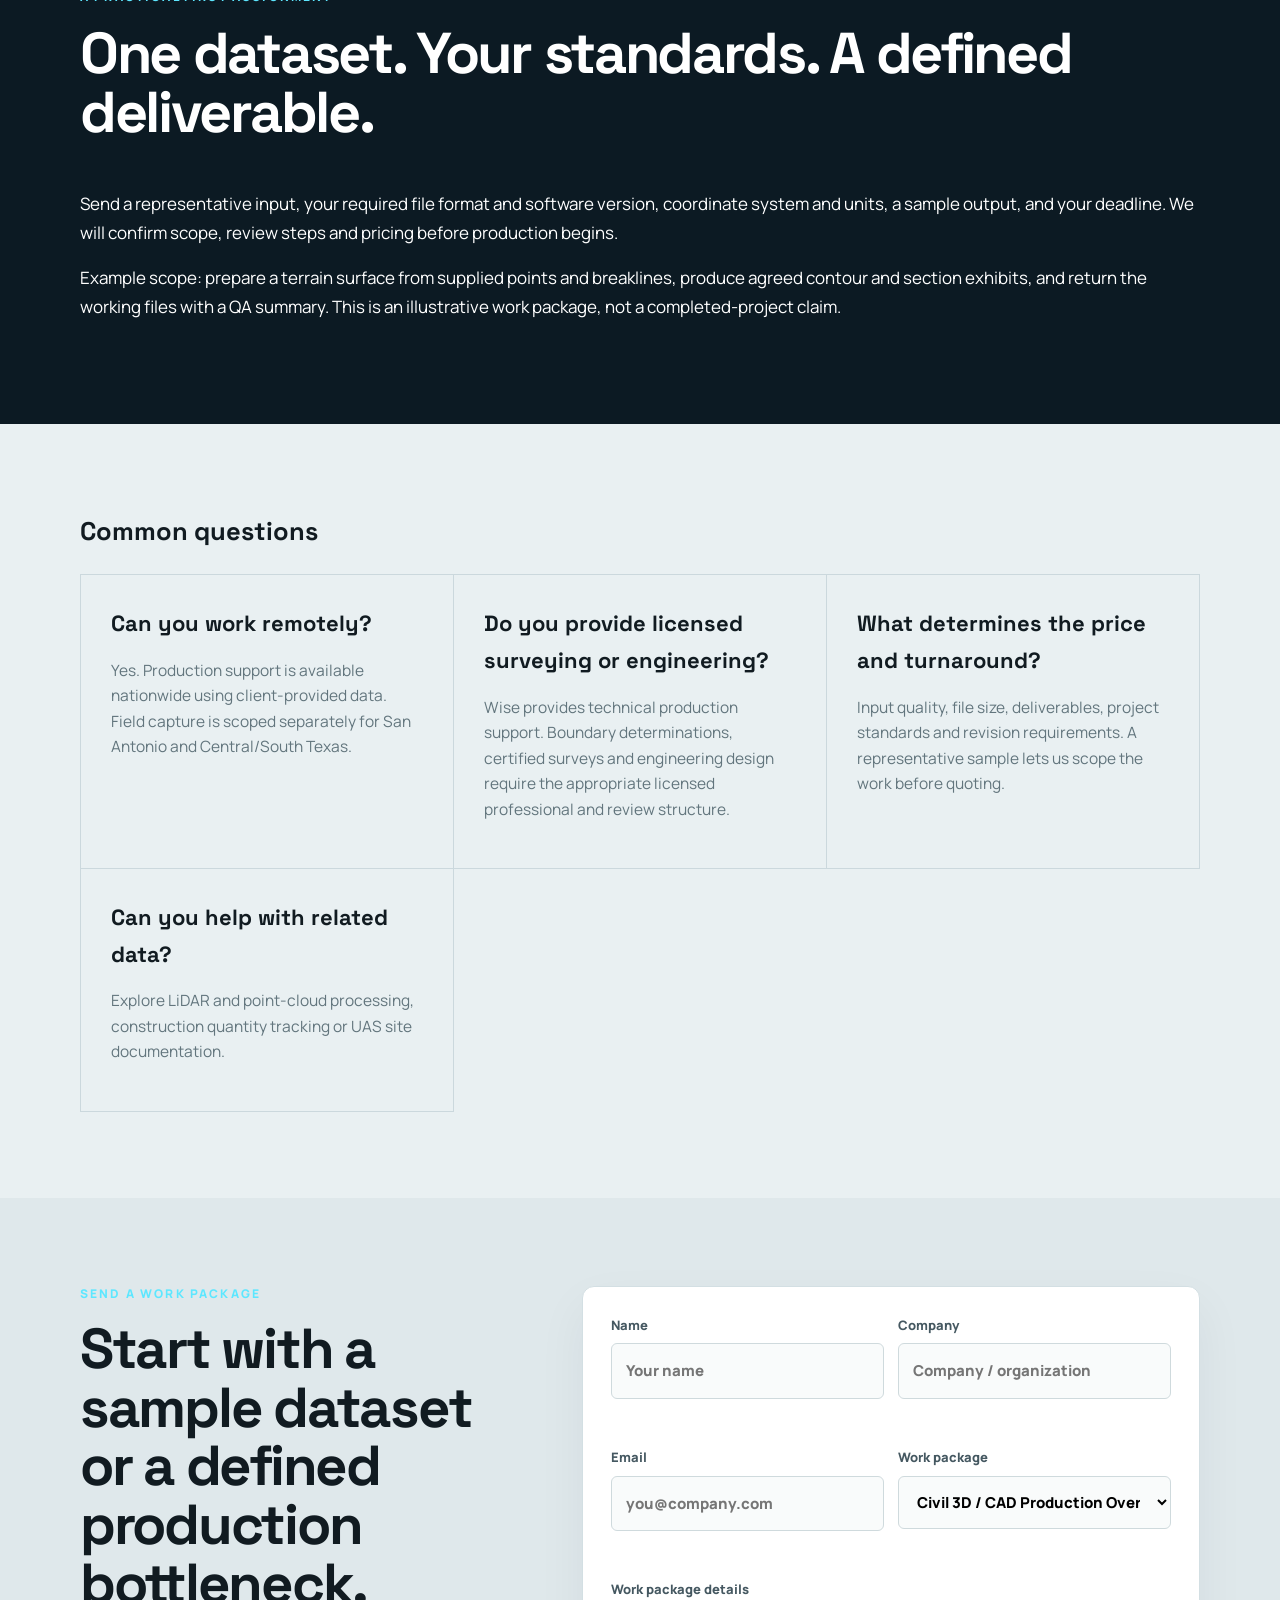
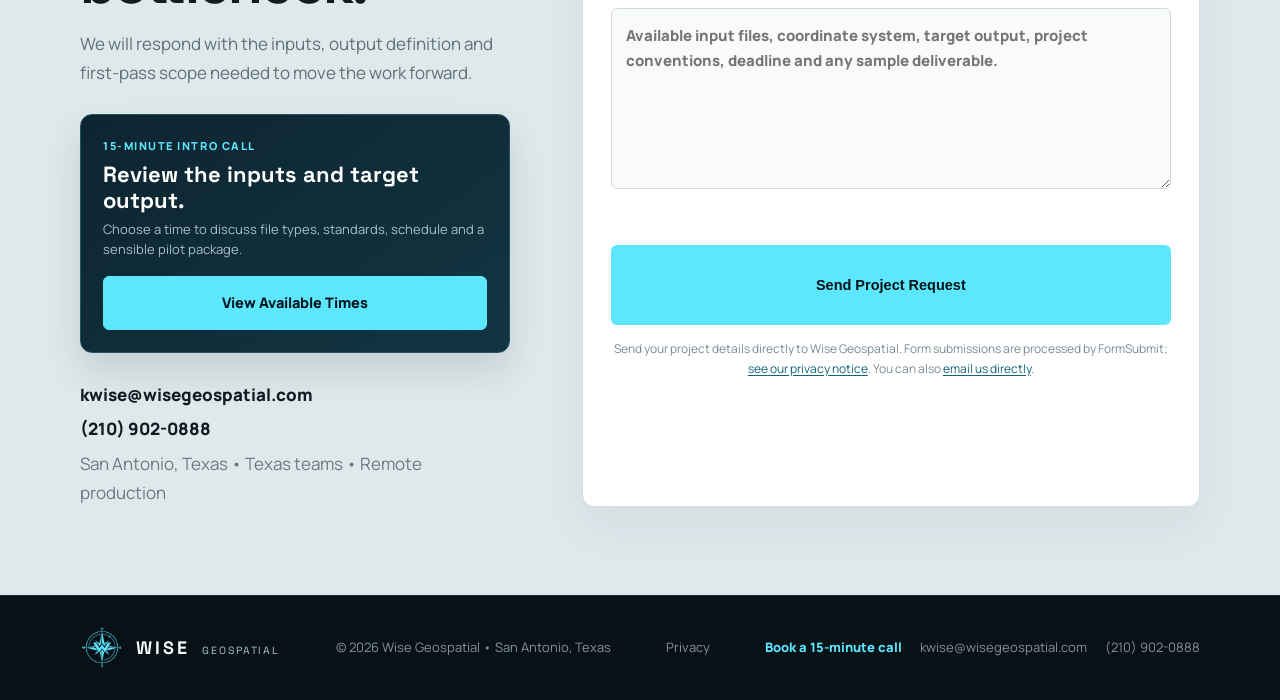
==== commit 6b8823c7: "Launch subcontracting funnel, first-party responsive images, unified navigation and inquiry tracking" ====
--- a/cad-gis-production-support.html
+++ b/cad-gis-production-support.html
@@ -29,7 +29,7 @@
 <a class="skip-link" href="#main-content">Skip to main content</a>
 <header class="site-header" id="top"><div class="container nav-wrap">
   <a class="brand" href="index.html" aria-label="Wise Geospatial home"><span class="brand-mark" aria-hidden="true"><img src="assets/wise-geospatial-compass-orbit-logo.png" alt="" width="46" height="46" /></span><span><strong>WISE</strong><small>GEOSPATIAL</small></span></a>
-  <nav class="nav" id="primary-navigation" aria-label="Primary navigation"><a href="index.html#services">Solutions</a><a href="index.html#industries">Industries</a><a href="index.html#deliverables">Deliverables</a><a href="federal-contracting.html">Prime Contractor Support</a><a href="https://calendar.app.google/kaoqQgkgv8akGxPDA" class="nav-cta booking-link" target="_blank" rel="noopener noreferrer">Book a Call</a></nav>
+  <nav class="nav" id="primary-navigation" aria-label="Primary navigation"><a href="index.html#services">Solutions</a><a href="work-samples.html">Work Samples</a><a href="index.html#deliverables">Deliverables</a><a href="geospatial-subcontracting.html">Subcontracting</a><a href="https://calendar.app.google/kaoqQgkgv8akGxPDA" class="nav-cta booking-link" target="_blank" rel="noopener noreferrer">Book a Call</a></nav>
   <button class="menu-btn" type="button" aria-label="Open navigation" aria-controls="primary-navigation" aria-expanded="false"><span aria-hidden="true">☰</span></button>
 </div></header>
 
